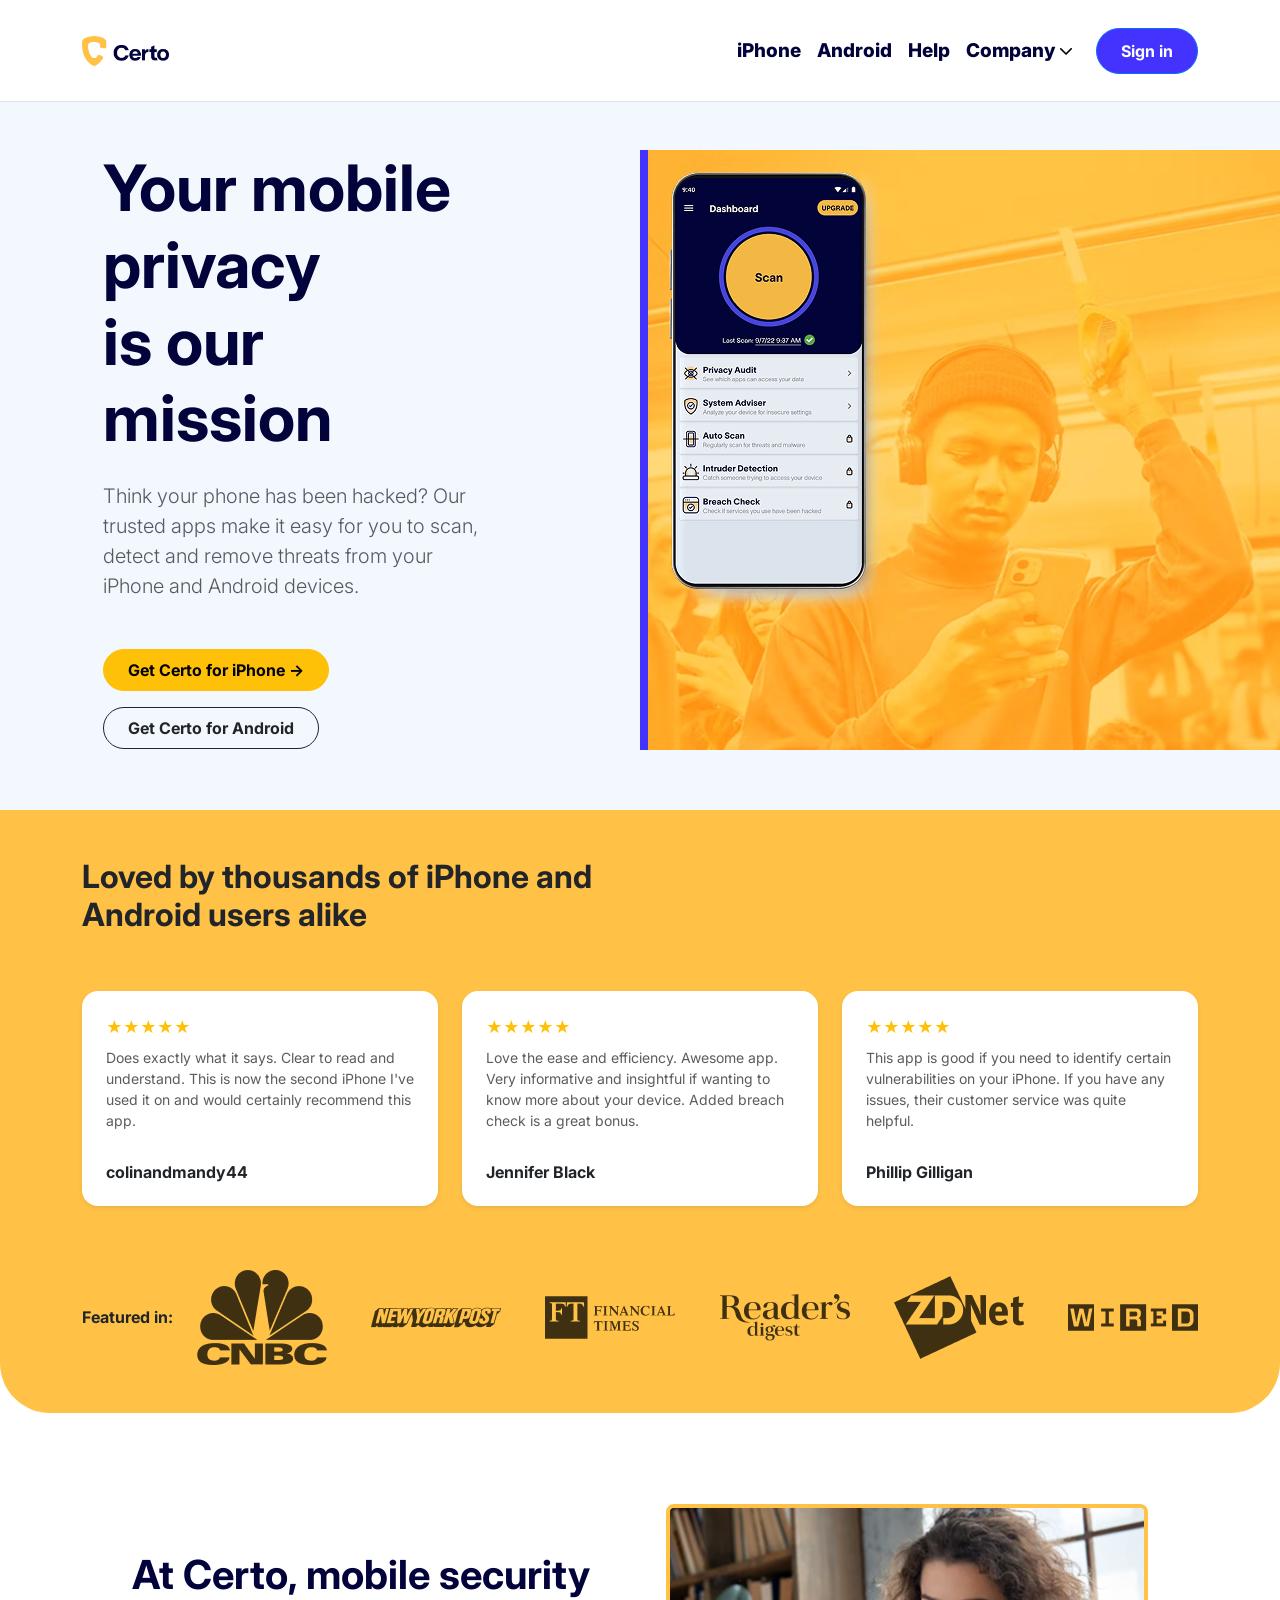
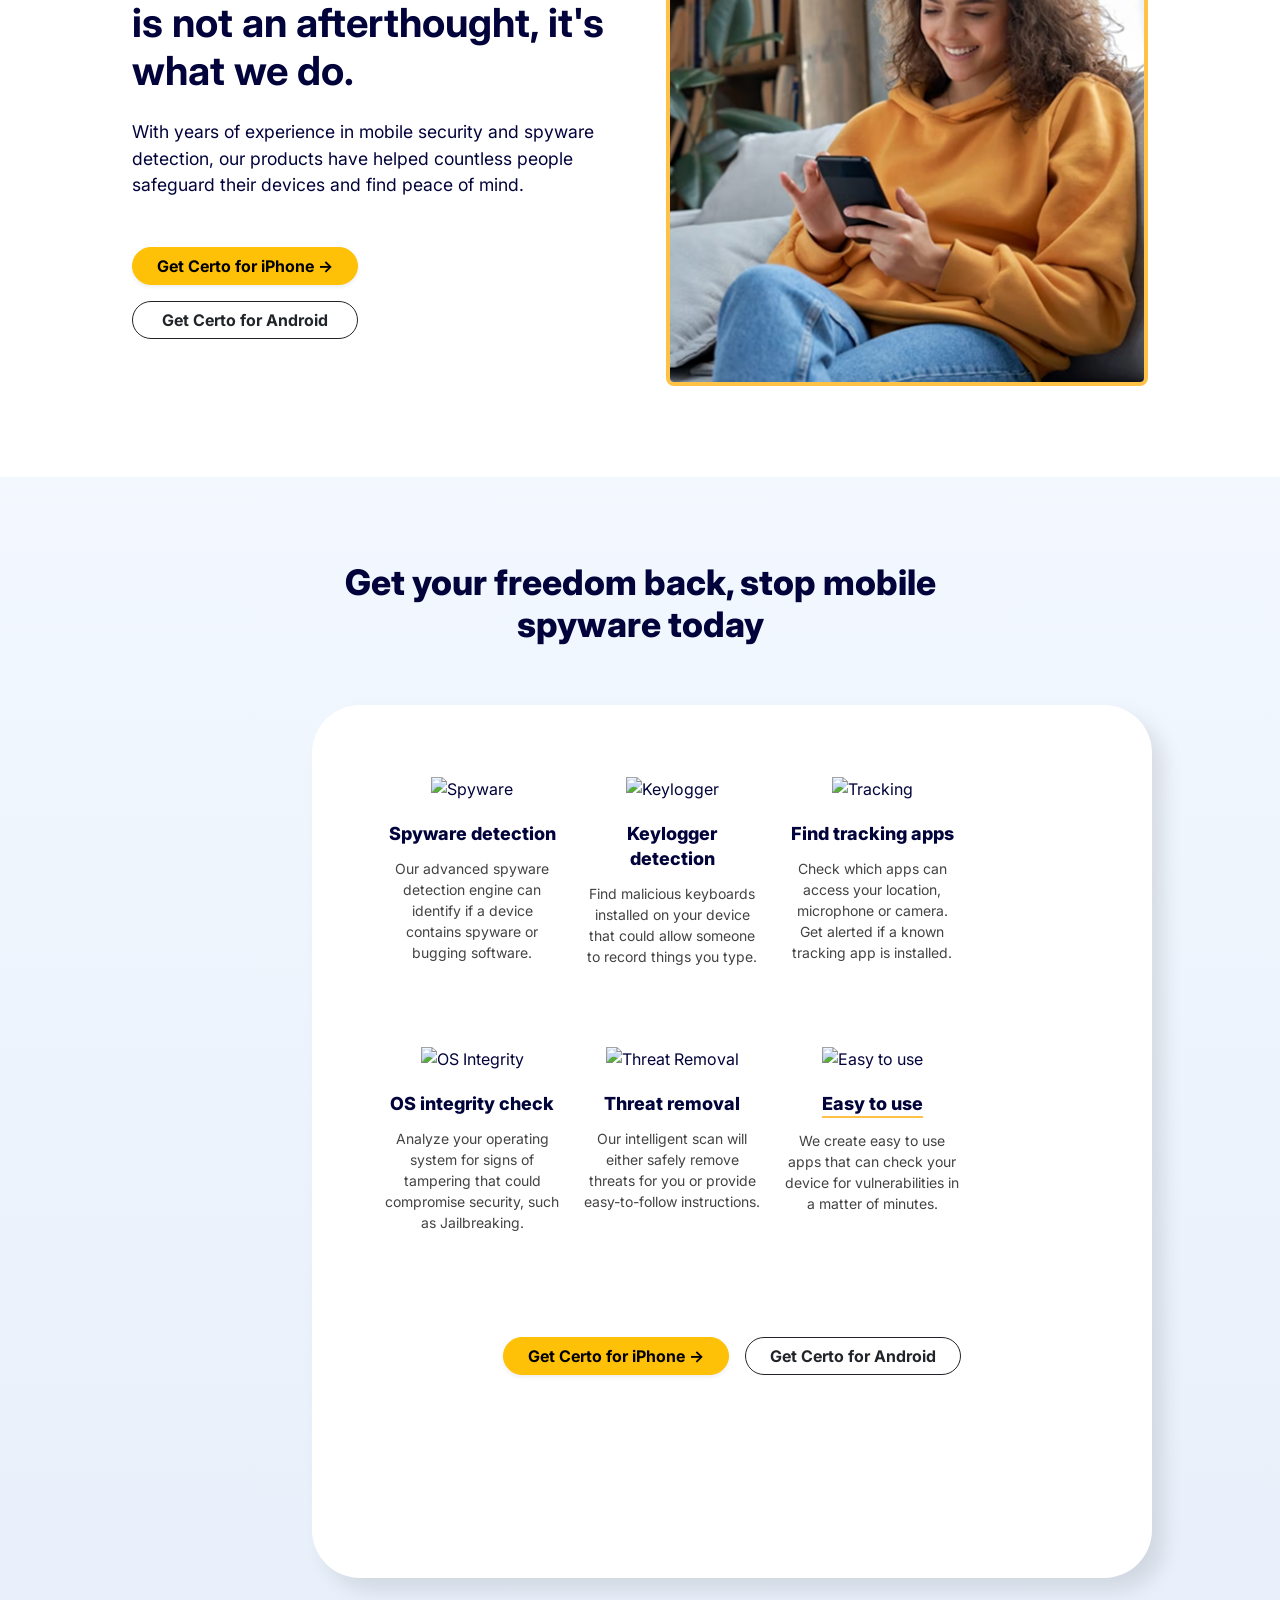
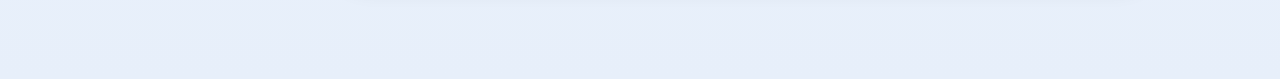
==== Certosoftwere/index.html @ 6861cc23 "Features section" ====
<!DOCTYPE html>
<html lang="en">
<head>
    <meta charset="UTF-8">
    <meta name="viewport" content="width=device-width, initial-scale=1.0">
    <title>Certo - Mobile Privacy</title>
    
    <!-- Google Font -->
    <link href="https://fonts.googleapis.com/css2?family=Inter:wght@400;700;800&display=swap" rel="stylesheet">
    
    <!-- Bootstrap 5 CDN -->
    <link href="https://cdn.jsdelivr.net/npm/bootstrap@5.3.0/dist/css/bootstrap.min.css" rel="stylesheet">
    
    <!-- Your Style CSS -->
    <link rel="stylesheet" href="style.css">
</head>
<body>

    <!-- NAVBAR START -->
    <header>
        <nav class="navbar navbar-expand-lg navbar-light bg-white border-bottom">
            <div class="container">
                <!-- Logo -->
                <a class="navbar-brand" href="#">
                    <img src="assets/images/logo.png" alt="Certo" height="30">
                </a>

                <button class="navbar-toggler" type="button" data-bs-toggle="collapse" data-bs-target="#menu-main">
                    <span class="navbar-toggler-icon"></span>
                </button>

                <!-- Menu items -->
                <div class="collapse navbar-collapse" id="menu-main">
                    <ul class="navbar-nav ms-auto align-items-center">
                        <li class="nav-item"><a class="nav-link" href="#">iPhone</a></li>
                        <li class="nav-item"><a class="nav-link" href="#">Android</a></li>
                        <li class="nav-item"><a class="nav-link" href="#">Help</a></li>
                        <li class="nav-item">
                            <a class="nav-link" href="#">
                                Company <img src="assets/images/dropdown.png">
                            </a>
                            <!-- Optional dropdown menu -->
                
                            
                        </li>
                        <li class="nav-item ms-lg-3">
                            <a class="btn btn-primary rounded-pill px-4" href="#">Sign in</a>
                        </li>
                    </ul>
                </div>
            </div>
        </nav>
    </header>
    <!-- NAVBAR END -->

    <main>
        <!-- HERO SECTION START -->
        <section class="hero-section">
            <div class="container-fluid p-0">
                <div class="row g-0 align-items-center">
                    
                    <!-- Left Side Text -->
                    <div class="col-lg-6 py-5 px-lg-5">
                        <div class="container">
                            <div class="col-xl-9 offset-xl-1">
                                <h1 class="display-3 fw-bold mb-4">Your mobile privacy <br> is our mission</h1>
                                <p class="lead mb-5 text-muted">Think your phone has been hacked? Our trusted apps make it easy for you to scan, detect and remove threats from your iPhone and Android devices.</p>
                                <div class="d-flex flex-wrap gap-3">
                                    <a href="#" class="btn btn-warning rounded-pill px-4 py-2 fw-bold">Get Certo for iPhone →</a>
                                    <a href="#" class="btn btn-outline-dark rounded-pill px-4 py-2 fw-bold">Get Certo for Android</a>
                                </div>
                            </div>
                        </div>
                    </div>

                    <!-- Right Side Visuals -->
                    <div class="col-lg-6 hero-visual-container">
                        <!-- Background Person -->
                        <div class="hero-bg-person"></div>
                        <!-- Phone Mockup -->
                        <img src="assets/images/android-dashboard-certo-2.png.png" class="phone-mockup-asset" alt="Dashboard">
                    </div>
                </div>
            </div>
            
        </section>
        <!-- HERO SECTION END -->
    </main>
<!-- TESTIMONIAL SECTION START -->
<section class="testimonial-section py-5">
    <div class="container">
        <!-- Heading -->
        <div class="row mb-5">
            <div class="col-md-6">
                <h2 class="fw-bold text-dark">Loved by thousands of iPhone and Android users alike</h2>
            </div>
        </div>

        <!-- Testimonial Cards Row -->
        <div class="row g-4 mb-5 flex-nowrap overflow-auto pb-3 custom-scrollbar">
            <!-- Card 1 -->
            <div class="col-md-4">
                <div class="card border-0 shadow-sm p-4 h-100 rounded-4">
                    <div class="text-warning mb-2">★★★★★</div>
                    <p class="card-text text-muted small">Does exactly what it says. Clear to read and understand. This is now the second iPhone I've used it on and would certainly recommend this app.</p>
                    <h6 class="fw-bold mt-3 mb-0">colinandmandy44</h6>
                </div>
            </div>
            <!-- Card 2 -->
            <div class="col-md-4">
                <div class="card border-0 shadow-sm p-4 h-100 rounded-4">
                    <div class="text-warning mb-2">★★★★★</div>
                    <p class="card-text text-muted small">Love the ease and efficiency. Awesome app. Very informative and insightful if wanting to know more about your device. Added breach check is a great bonus.</p>
                    <h6 class="fw-bold mt-3 mb-0">Jennifer Black</h6>
                </div>
            </div>
            <!-- Card 3 -->
            <div class="col-md-4">
                <div class="card border-0 shadow-sm p-4 h-100 rounded-4">
                    <div class="text-warning mb-2">★★★★★</div>
                    <p class="card-text text-muted small">This app is good if you need to identify certain vulnerabilities on your iPhone. If you have any issues, their customer service was quite helpful.</p>
                    <h6 class="fw-bold mt-3 mb-0">Phillip Gilligan</h6>
                </div>
            </div>
        </div>

        <!-- Featured In Logos -->
        <div class="row align-items-center mt-5">
            <div class="col-12 text-center text-lg-start d-lg-flex align-items-center gap-4">
                <span class="fw-bold text-dark text-nowrap">Featured in:</span>
                <div class="d-flex flex-wrap justify-content-center justify-content-lg-between w-100 mt-3 mt-lg-0 opacity-75">
                    <img src="assets/images/cnbc-blue-2.svg.png" alt="NBC" class="brand-logo">
                    <img src="assets/images/new-york-post-blue-2.svg.png" alt="Mashable" class="brand-logo">
                    <img src="assets/images/financial-times-blue-2.svg.png" alt="Financial Times" class="brand-logo">
                    <img src="assets/images/readers-digest-blue-2.svg.png" alt="Reader's Digest" class="brand-logo">
                    <img src="assets/images/zd-net-blue-2.svg.png" alt="ZDNet" class="brand-logo">
                    <img src="assets/images/wired-blue-2.svg.png" alt="WIRED" class="brand-logo">
                </div>
            </div>
        </div>
    </div>
</section>
    <!-- ABOUT SECTION -->
<section class="about-certo-section">
    <div class="container-custom">
        <div class="row align-items-center g-0">
            <!-- Left Text Column -->
            <div class="col-lg-6 about-text-content">
                <h2 class="fw-bold mb-4">At Certo, mobile security <br> is not an afterthought, it's <br> what we do.</h2>
                <p class="mb-5">With years of experience in mobile security and spyware detection, our products have helped countless people safeguard their devices and find peace of mind.</p>
                
                <div class="d-flex flex-column gap-3 w-fit-content">
                    <a href="#" class="btn btn-warning rounded-pill px-4 fw-bold shadow-sm">Get Certo for iPhone →</a>
                    <a href="#" class="btn btn-outline-dark rounded-pill px-4 fw-bold">Get Certo for Android</a>
                </div>
            </div>

            <!-- Right Image Column -->
            <div class="col-lg-6 d-flex justify-content-end">
                <div class="about-image-wrapper">
                    <img src="assets/images/AdobeStock_350132639-scaled-2.jpeg.png" alt="Person using phone" class="about-hero-img">
                </div>
            </div>
        </div>
    </div>
</section>
<!-- FEATURES SECTION -->
<section class="freedom-section">
    <div class="container">
        <h2 class="section-title text-center">Get your freedom back, stop mobile <br> spyware today</h2>
        
        <div class="features-card mx-auto">
            <div class="row g-4">
                <!-- Row 1 -->
                <div class="col-md-4 feature-item">
                    <img src="spyware-icon.png" alt="Spyware" class="feature-icon">
                    <h3>Spyware detection</h3>
                    <p>Our advanced spyware detection engine can identify if a device contains spyware or bugging software.</p>
                </div>
                <div class="col-md-4 feature-item">
                    <img src="keylogger-icon.png" alt="Keylogger" class="feature-icon">
                    <h3>Keylogger detection</h3>
                    <p>Find malicious keyboards installed on your device that could allow someone to record things you type.</p>
                </div>
                <div class="col-md-4 feature-item">
                    <img src="tracking-icon.png" alt="Tracking" class="feature-icon">
                    <h3>Find tracking apps</h3>
                    <p>Check which apps can access your location, microphone or camera. Get alerted if a known tracking app is installed.</p>
                </div>
                <!-- Row 2 -->
                <div class="col-md-4 feature-item">
                    <img src="os-icon.png" alt="OS Integrity" class="feature-icon">
                    <h3>OS integrity check</h3>
                    <p>Analyze your operating system for signs of tampering that could compromise security, such as Jailbreaking.</p>
                </div>
                <div class="col-md-4 feature-item">
                    <img src="threat-icon.png" alt="Threat Removal" class="feature-icon">
                    <h3>Threat removal</h3>
                    <p>Our intelligent scan will either safely remove threats for you or provide easy-to-follow instructions.</p>
                </div>
                <div class="col-md-4 feature-item">
                    <img src="easy-icon.png" alt="Easy to use" class="feature-icon">
                    <h3 class="active-text">Easy to use</h3>
                    <p>We create easy to use apps that can check your device for vulnerabilities in a matter of minutes.</p>
                </div>
            </div>

            <!-- Action Buttons inside the card -->
            <div class="d-flex justify-content-center gap-3 mt-5">
                <a href="#" class="btn btn-warning rounded-pill px-4 fw-bold shadow-sm">Get Certo for iPhone →</a>
                <a href="#" class="btn btn-outline-dark rounded-pill px-4 fw-bold">Get Certo for Android</a>
            </div>
        </div>
    </div>
</section><!-- Bootstrap JS -->
    <script src="https://cdn.jsdelivr.net/npm/bootstrap@5.3.0/dist/js/bootstrap.bundle.min.js"></script>
</body>
</html>
---- Certosoftwere/style.css ----
/* style.css */

/* 1. Variables at the top as requested by your sir */
:root {
    --primary-blue: #02033B;    /* Exact Hex from image_6.png */
    --accent-btn: #4433FF;      /* The Sign-in button color */
    --nav-font: 'Inter', sans-serif; /* Font from image_6.png */
}

/* 2. Global Styles */
body {
    font-family: var(--nav-font);
    color: var(--primary-blue);
}

/* 3. Navbar Styles from image_6.png and image_10.png */
.navbar {
    min-height: 102px; /* Height from image_10.png */
}

.nav-link {
    font-size: 19px;          /* From Typography section in image_6.png */
    font-weight: 800;         /* "Extra Bold" from image_6.png */
    line-height: 25px;        /* From image_6.png */
    color: var(--primary-blue) !important;
}
.hero-section {
    position: relative;
    overflow: hidden; /* This is vital so the ellipse doesn't cause horizontal scrolling */
    background-color: #F3F8FF;
    min-height: 708px;
}

.ellipse-2 {
    position: absolute;
    /* Dimensions from your Figma properties */
    width: 1770px;
    height: 1770px;
    
    /* Radial Gradient from white to light blue/grey */
    background: radial-gradient(circle, #FFFFFF 0%, #E7EFFA 100%);
    
    /* Position it to create that specific curve across the screen */
    top: -450px;
    left: -700px; 
    
    border-radius: 50%;
    z-index: 1; /* Lowest layer */
    pointer-events: none; /* Crucial: allows clicking on buttons 'through' the ellipse */
}

/* Ensure your content is on a higher layer */
.hero-content-container {
    position: relative;
    z-index: 5; /* This pulls the text and buttons in front of the ellipse */
}
/* 4. Button Styles */
.btn-primary {
    background-color: var(--accent-btn);
    border-radius: 50px;      /* To make it rounded-pill */
    padding: 10px 25px;
    font-weight: 700;
}
.hero-visual-container {
    min-height: 600px;
    position: relative;
    overflow: hidden;
    background-image: url('assets/images/home-header-2.png.png');
    background-size: cover;
    background-position: center;
    border-left: 8px solid #4433FF;
}

/* Positioning the Phone */
.phone-left-corner {
    position: absolute;
    top: 15%;
    left: 10%;
    max-height: 520px;
    z-index: 5;
    filter: drop-shadow(0 20px 40px rgba(0,0,0,0.2));
}
.testimonial-section {
    background-color: #FFC247; /* Certo Yellow from image_4.png */
    border-radius: 0 0 50px 50px; /* Optional: adds a curve to the bottom of the section */
}

.testimonial-section .card {
    transition: transform 0.3s ease;
}

.testimonial-section .card:hover {
    transform: translateY(-5px);
}

.brand-logo {
    width: 130px;
    height: 95px;
    filter: brightness(0); /* Makes logos look black/dark like the design */
    object-fit: contain;
}

/* Custom scrollbar for mobile horizontal scrolling */
.custom-scrollbar::-webkit-scrollbar {
    height: 4px;
}
.custom-scrollbar::-webkit-scrollbar-thumb {
    background: rgba(0,0,0,0.1);
    border-radius: 10px;
}
.about-certo-section {
    width: 100%;
    min-height: 664px; /* From image_22.png */
    background-color: #FFFFFF;
    display: flex;
    align-items: center;
    /* Adding the specific padding from Figma */
    padding: 84px 132px; 
}

.container-custom {
    max-width: 1176px; /* From image_23.png: Width Hug 1,176px */
    margin: 0 auto;
    width: 100%;
}

.about-text-content h2 {
    color: #02033B;
    font-size: 2.5rem;
    line-height: 1.2;
}

.about-text-content p {
    color: #02033B;
    font-size: 1.1rem;
    max-width: 480px;
}

/* Image styling from image_24.png */
.about-image-wrapper {
    width: 482.03px;
    height: 482.03px;
    border: 4px solid #FFC247; /* The yellow border in Figma */
    position: relative;
    overflow: hidden;
    border-radius: 8px; /* Optional: adds slight smoothness */
}

.about-hero-img {
    width: 100%;
    height: 100%;
    object-fit: cover;
}

.w-fit-content {
    width: fit-content;
}
.freedom-section {
    width: 100%;
    min-height: 1202.5px; /* From image_22.png height */
    padding: 84px 300px;  /* From image_22.png padding specs */
    /* Linear Gradient from image_22.png: #F3F8FF to #E7EFFA */
    background: linear-gradient(180deg, #F3F8FF 0%, #E7EFFA 100%);
}

.section-title {
    color: #02033B;
    font-size: 2.2rem;
    font-weight: 800;
    margin-bottom: 60px;
}

.features-card {
    width: 840px;           /* From image_23.png */
    min-height: 872.5px;    /* From image_24.png */
    background: #FFFFFF;
    border-radius: 48px;    /* From image_24.png radius */
    padding: 72px;          /* From image_25.png */
    /* Drop Shadow from image_24.png: X:12, Y:12, Blur:20, 10% Opacity */
    box-shadow: 12px 12px 20px rgba(0, 0, 0, 0.1);
}

.feature-item {
    width: 200px;           /* From image_26.png */
    text-align: center;
    margin-bottom: 40px;
}

.feature-icon {
    width: 40px;
    height: 40px;
    margin-bottom: 20px;
}

.feature-item h3 {
    font-family: 'Inter', sans-serif;
    font-size: 18px;        /* From image_27.png */
    font-weight: 800;       /* Extra Bold */
    color: #02033B;
    line-height: 25px;
    margin-bottom: 12px;
}

.feature-item p {
    font-size: 14px;
    color: #434343;
    line-height: 1.5;
}

/* Specific styling for the 'Easy to use' header highlight in Figma */
.active-text {
    color: #02033B;
    border-bottom: 2px solid #FFC247; /* Optional visual cue for the selection in Figma */
    display: inline-block;
}
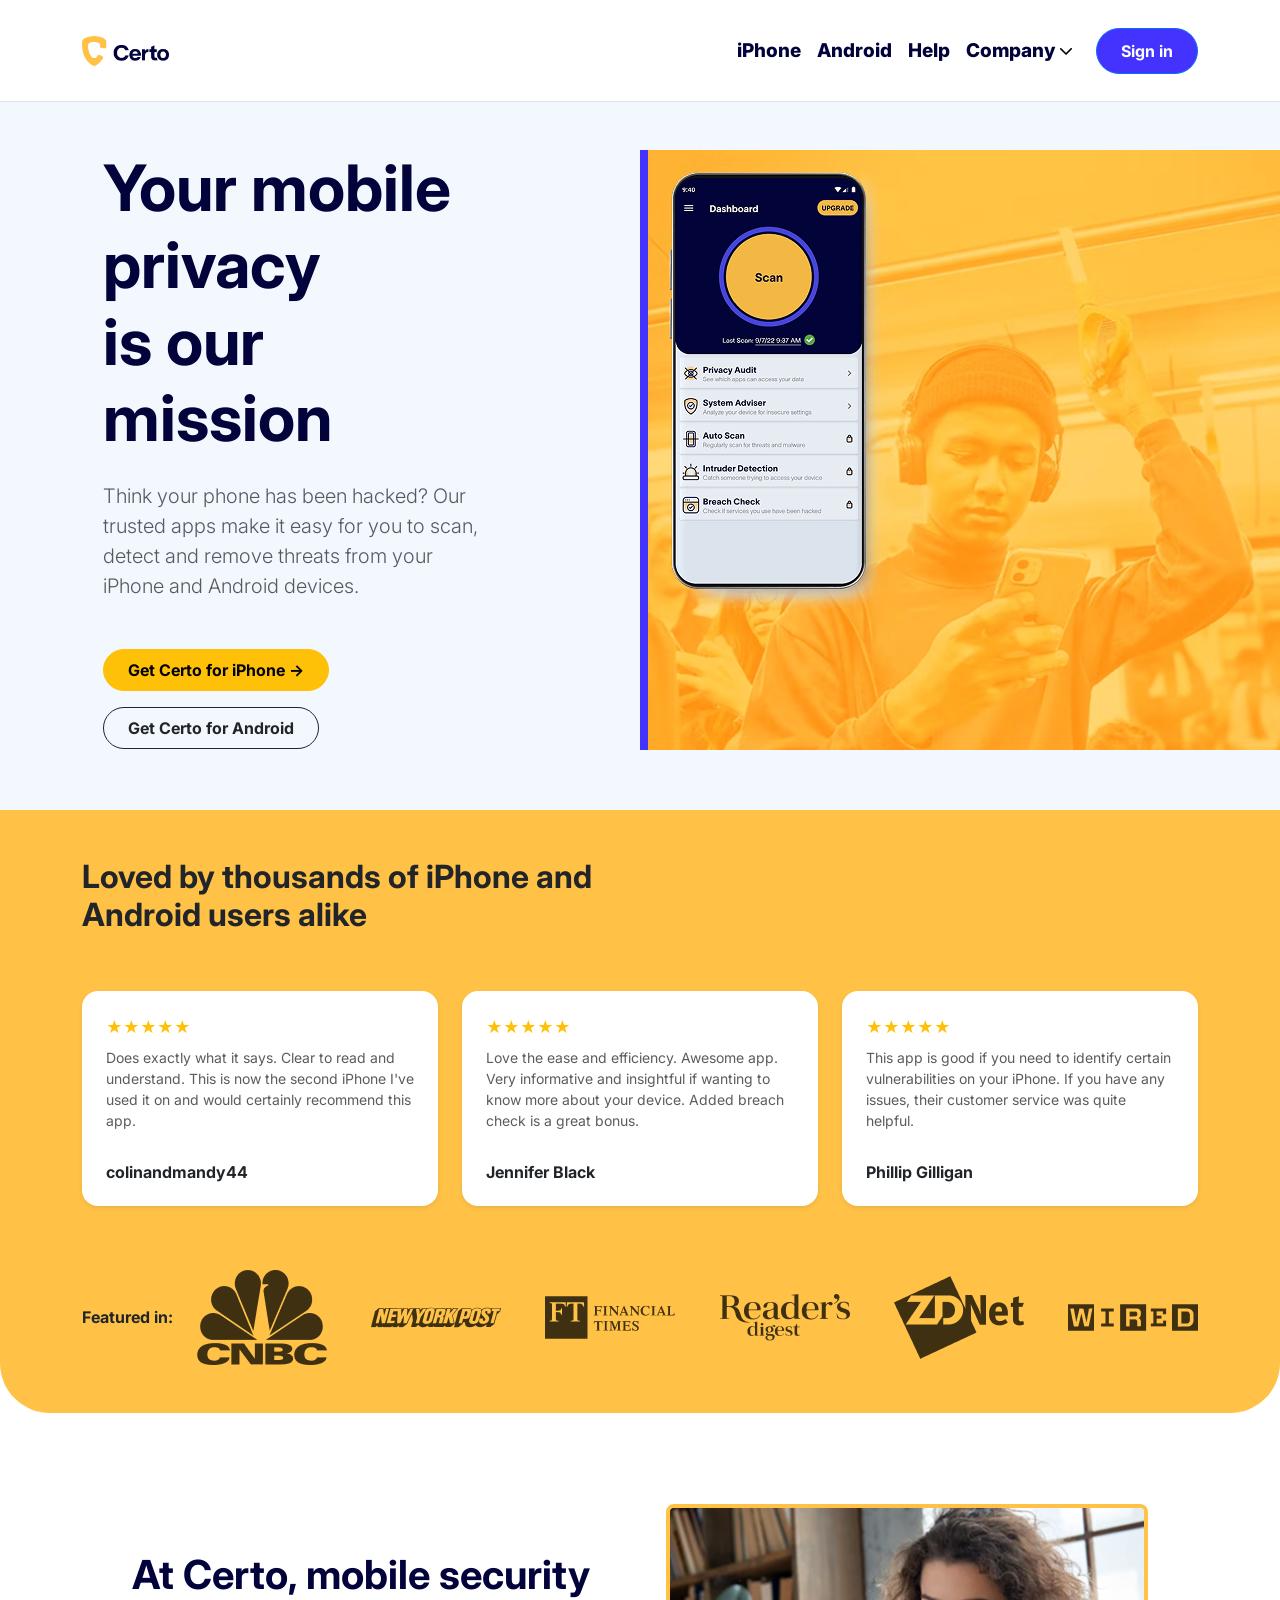
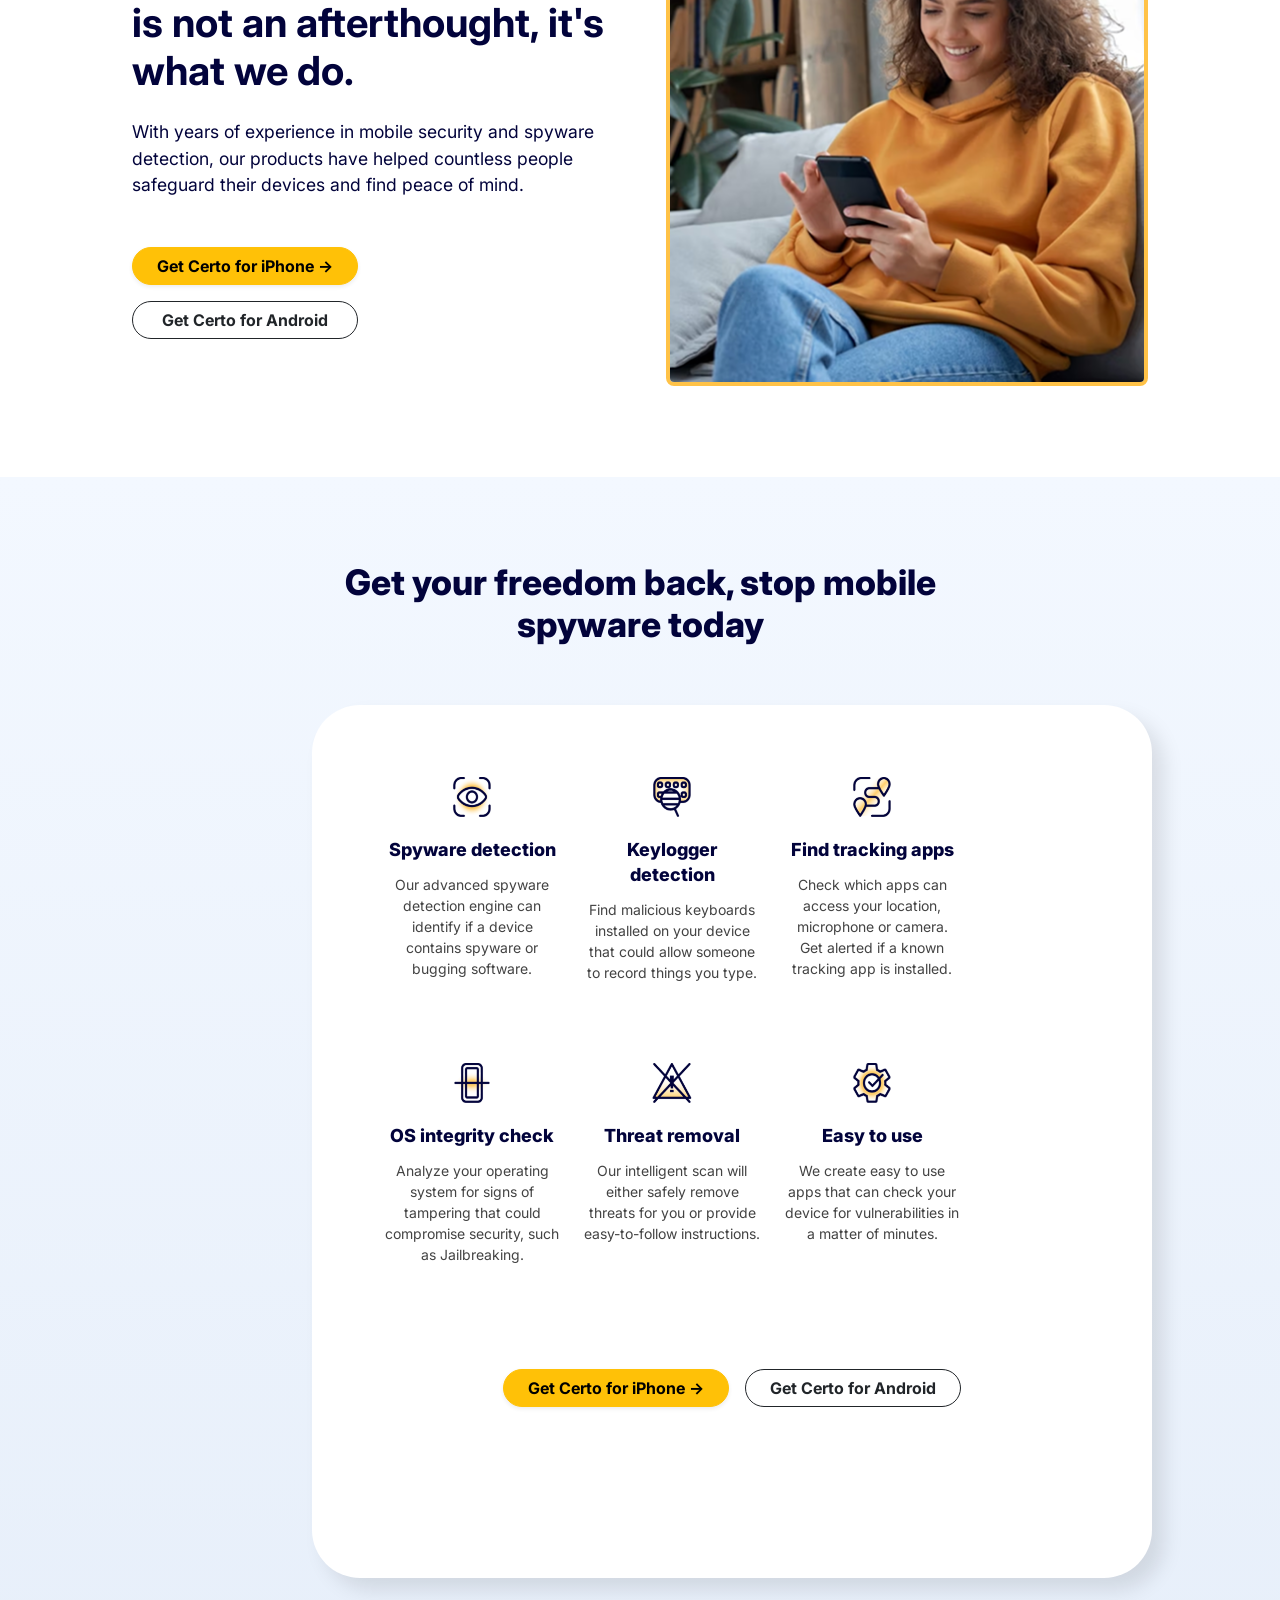
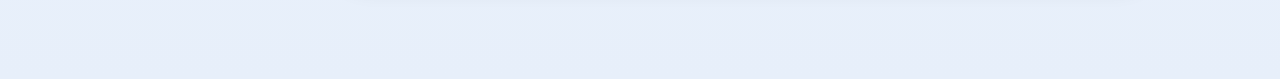
==== commit 1998f3aa: "Add images to Features Section" ====
--- a/Certosoftwere/index.html
+++ b/Certosoftwere/index.html
@@ -173,34 +173,34 @@
             <div class="row g-4">
                 <!-- Row 1 -->
                 <div class="col-md-4 feature-item">
-                    <img src="spyware-icon.png" alt="Spyware" class="feature-icon">
+                    <img src="assets/images/spyware-detection-loading.png.png" alt="Spyware" class="feature-icon">
                     <h3>Spyware detection</h3>
                     <p>Our advanced spyware detection engine can identify if a device contains spyware or bugging software.</p>
                 </div>
                 <div class="col-md-4 feature-item">
-                    <img src="keylogger-icon.png" alt="Keylogger" class="feature-icon">
+                    <img src="assets/images/keylogger-detection-loading.png.png" alt="Keylogger" class="feature-icon">
                     <h3>Keylogger detection</h3>
                     <p>Find malicious keyboards installed on your device that could allow someone to record things you type.</p>
                 </div>
                 <div class="col-md-4 feature-item">
-                    <img src="tracking-icon.png" alt="Tracking" class="feature-icon">
+                    <img src="assets/images/find-tracking-apps-loading.png.png" alt="Tracking" class="feature-icon">
                     <h3>Find tracking apps</h3>
                     <p>Check which apps can access your location, microphone or camera. Get alerted if a known tracking app is installed.</p>
                 </div>
                 <!-- Row 2 -->
                 <div class="col-md-4 feature-item">
-                    <img src="os-icon.png" alt="OS Integrity" class="feature-icon">
+                    <img src="assets/images/os-integrity-check-loading.png.png" alt="OS Integrity" class="feature-icon">
                     <h3>OS integrity check</h3>
                     <p>Analyze your operating system for signs of tampering that could compromise security, such as Jailbreaking.</p>
                 </div>
                 <div class="col-md-4 feature-item">
-                    <img src="threat-icon.png" alt="Threat Removal" class="feature-icon">
+                    <img src="assets/images/threat-removal-loading.png.png" alt="Threat Removal" class="feature-icon">
                     <h3>Threat removal</h3>
                     <p>Our intelligent scan will either safely remove threats for you or provide easy-to-follow instructions.</p>
                 </div>
                 <div class="col-md-4 feature-item">
-                    <img src="easy-icon.png" alt="Easy to use" class="feature-icon">
-                    <h3 class="active-text">Easy to use</h3>
+                    <img src="assets/images/easy-to-use-loading.png.png" alt="Easy to use" class="feature-icon">
+                    <h3 >Easy to use</h3>
                     <p>We create easy to use apps that can check your device for vulnerabilities in a matter of minutes.</p>
                 </div>
             </div>
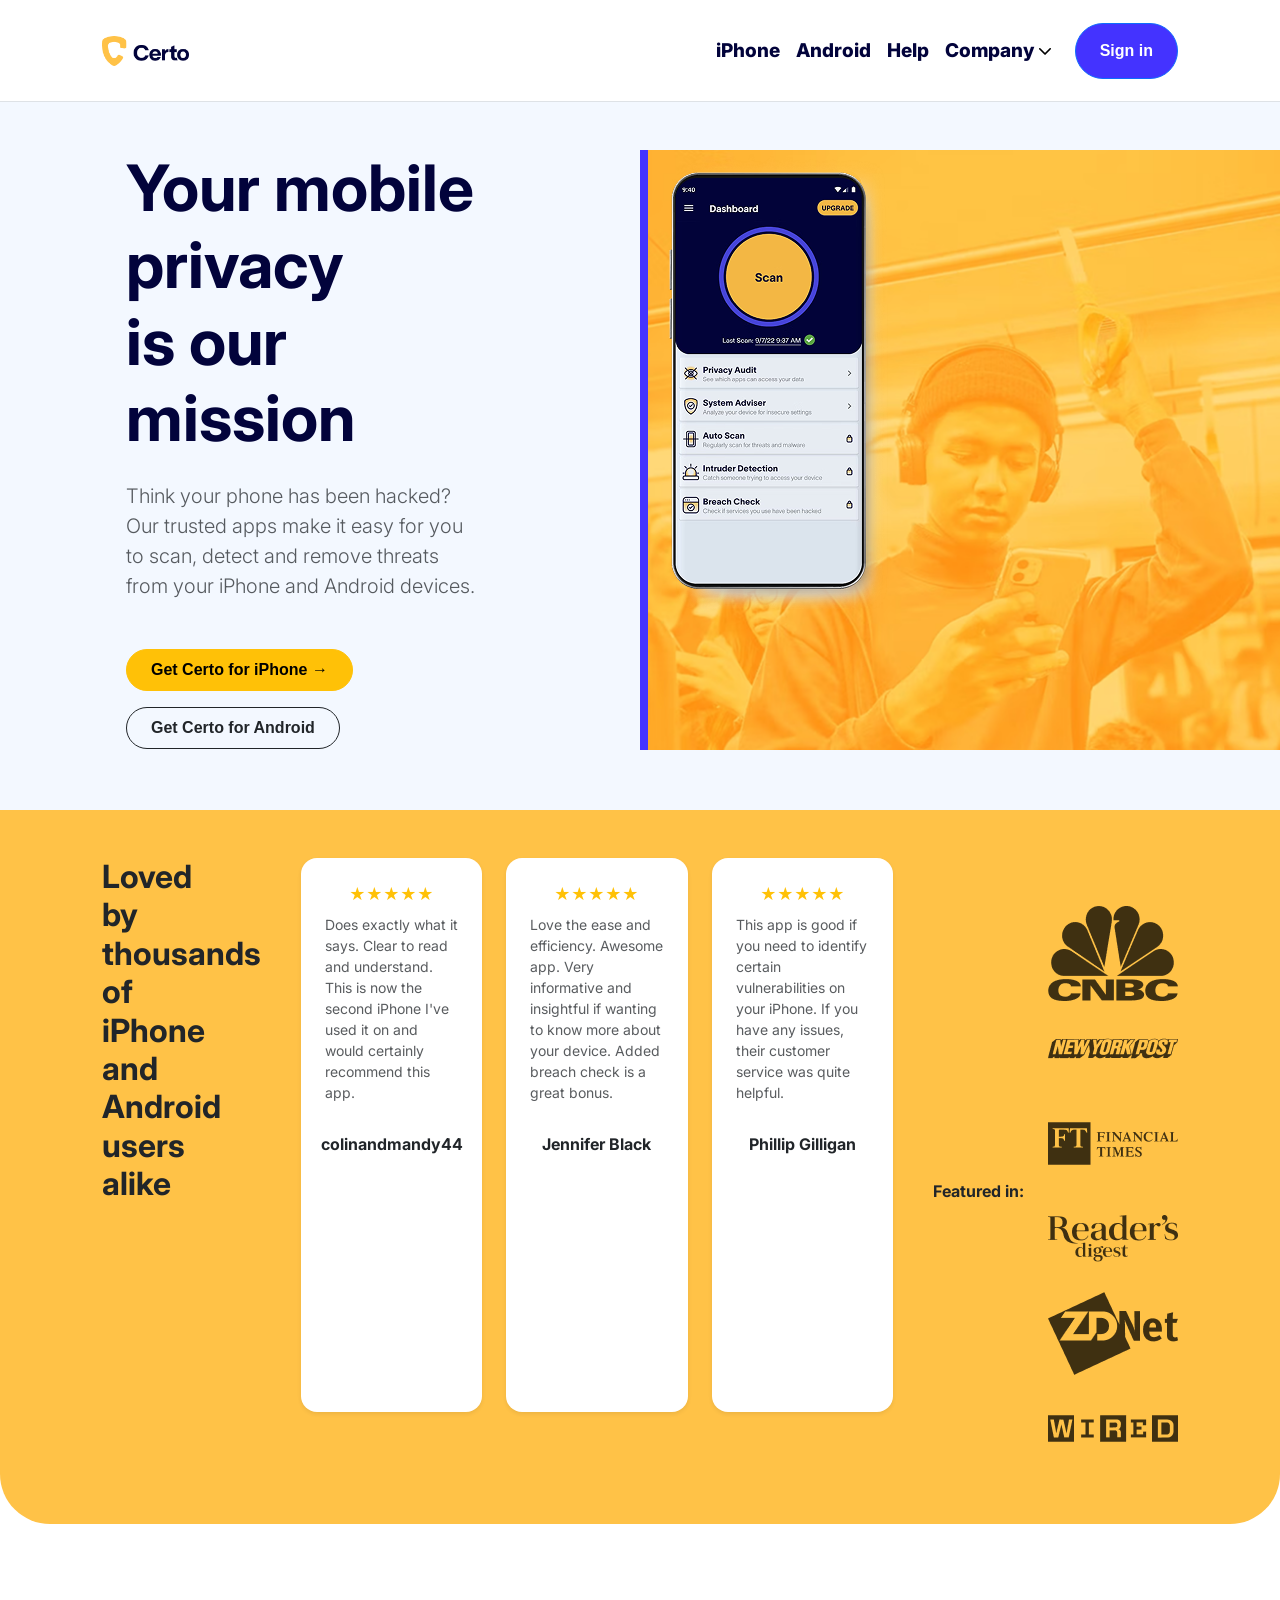
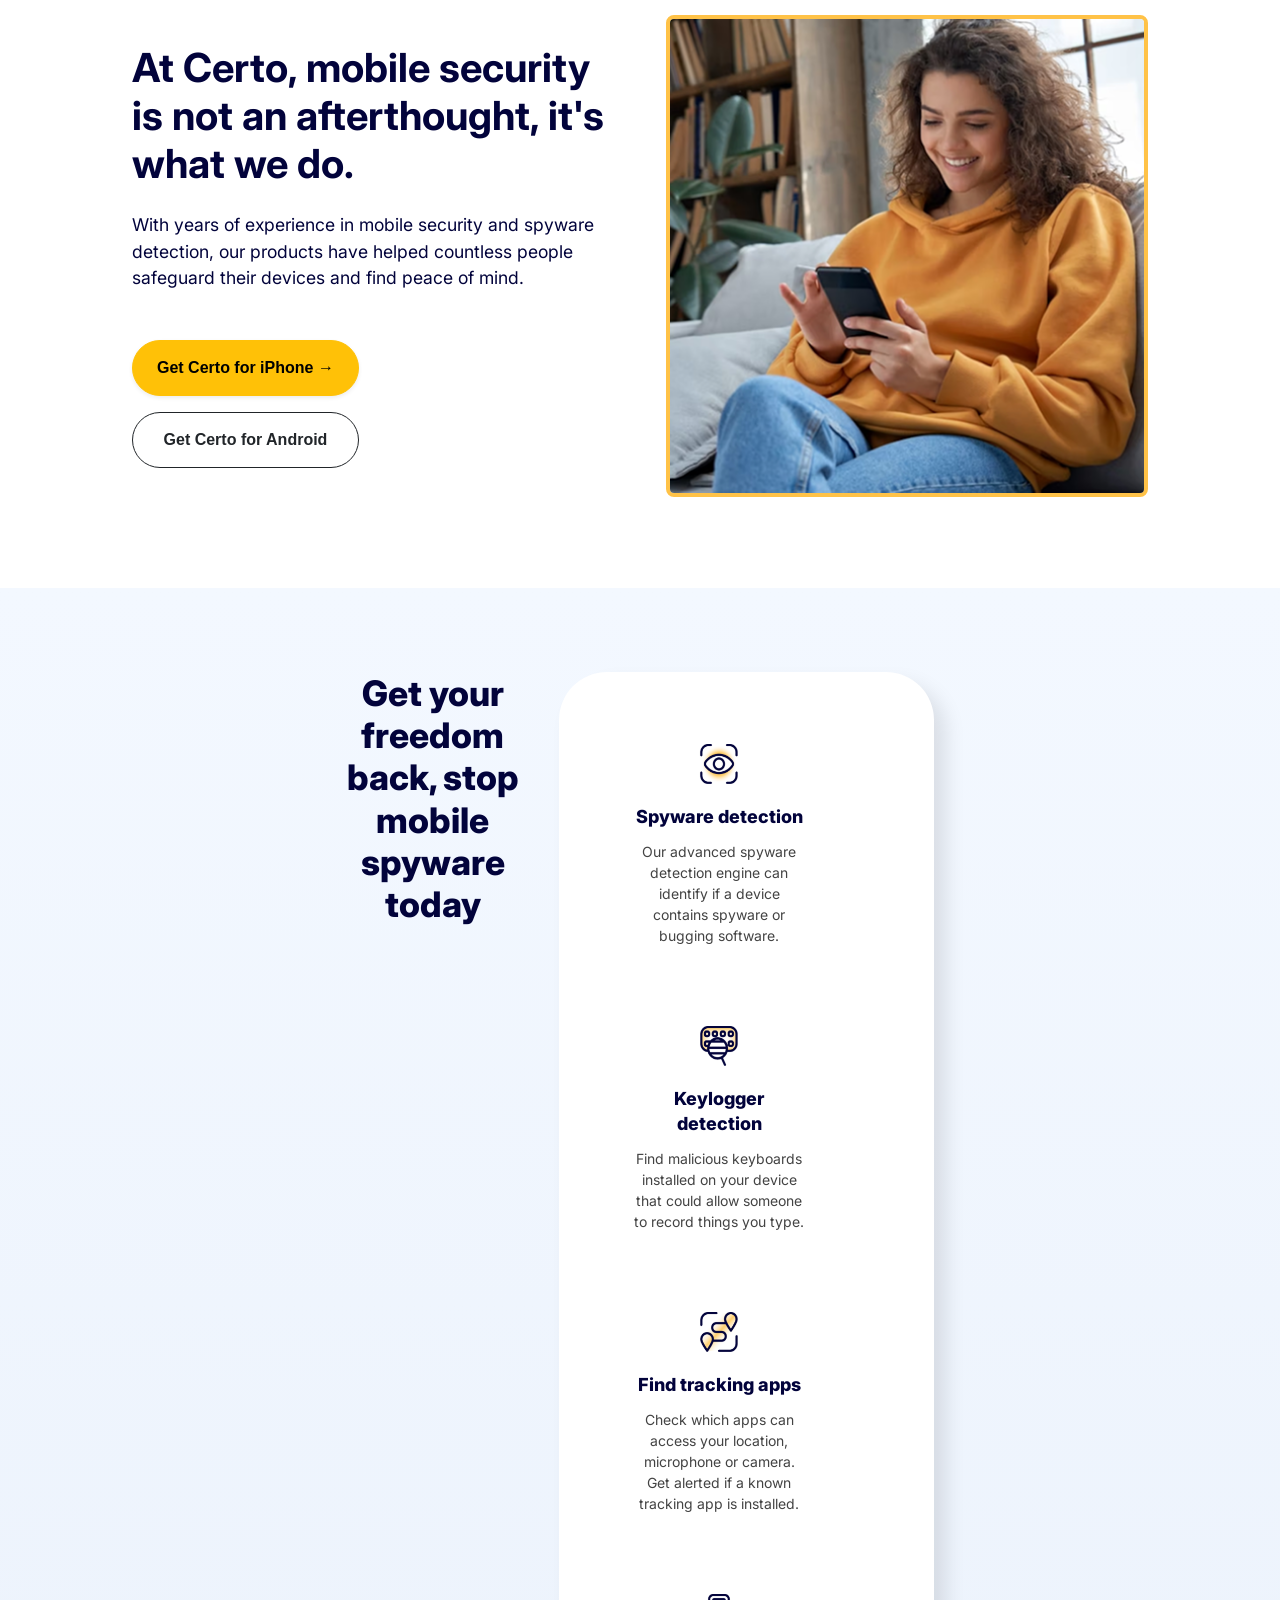
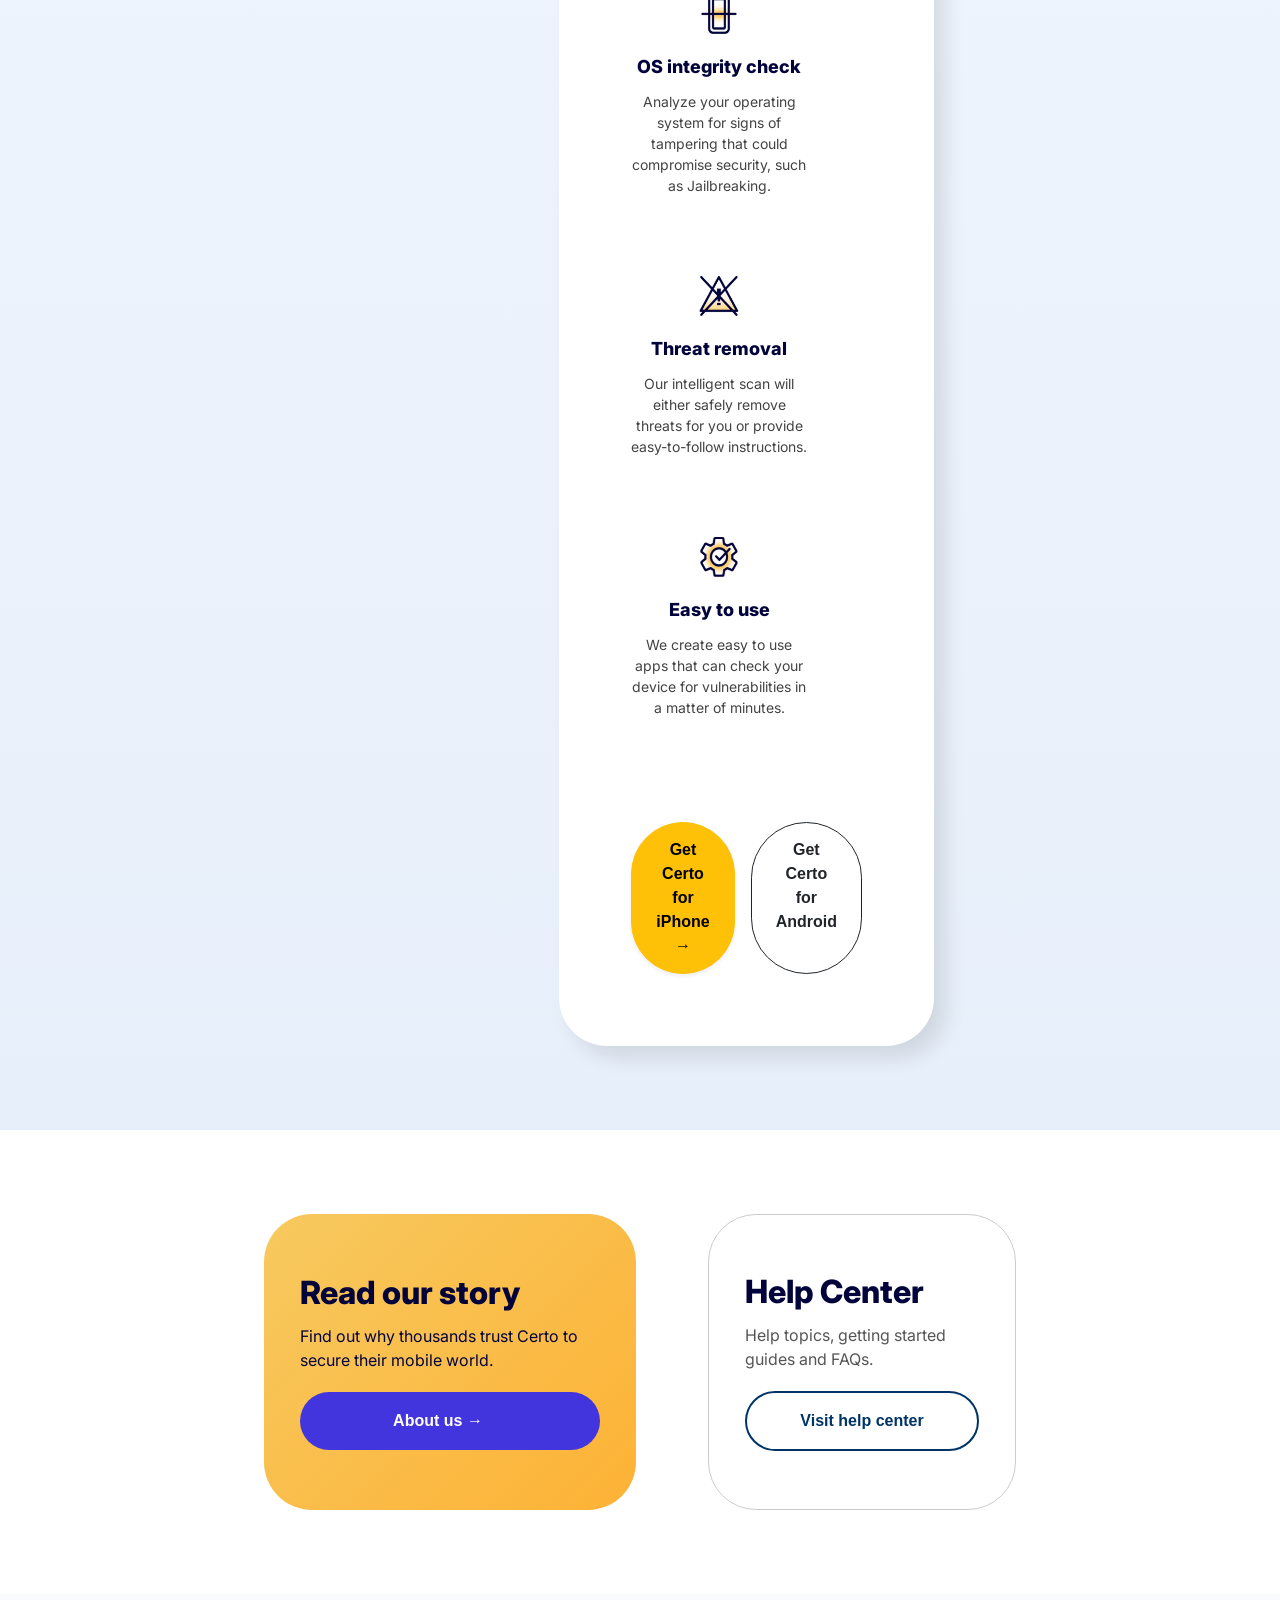
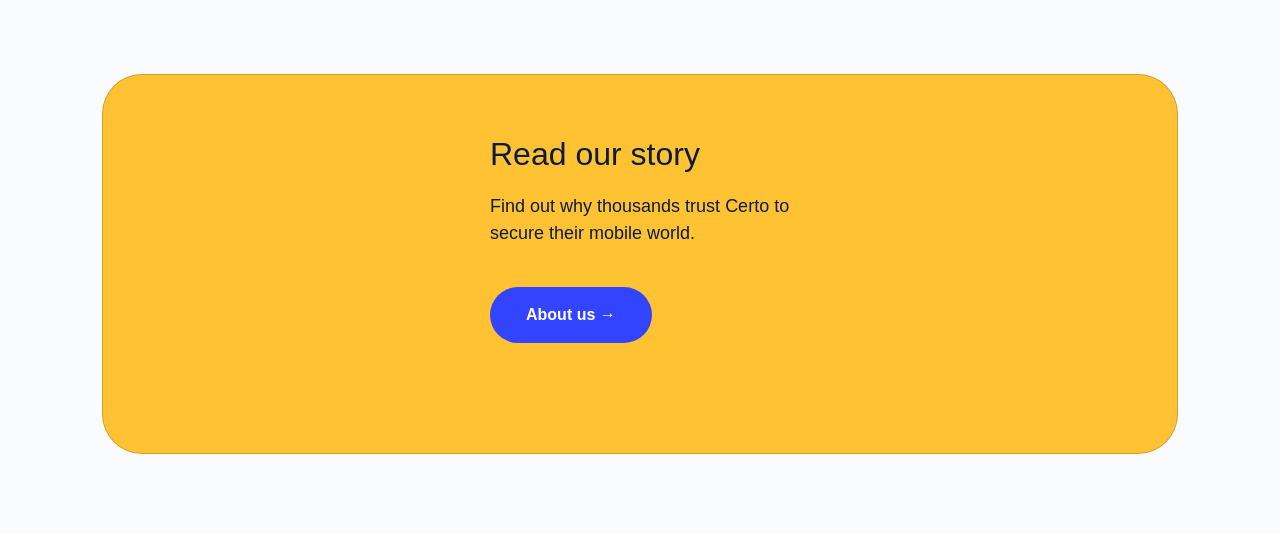
==== commit 719011e0: "Card design" ====
--- a/Certosoftwere/index.html
+++ b/Certosoftwere/index.html
@@ -212,6 +212,38 @@
             </div>
         </div>
     </div>
+</section>
+<div class="section-wrapper">
+  <!-- Left Yellow Gradient Box -->
+  <div class="story-box">
+    <h2>Read our story</h2>
+    <p>Find out why thousands trust Certo to secure their mobile world.</p>
+    <a href="#" class="btn">About us →</a>
+  </div>
+
+  <!-- Right White Help Box -->
+  <div class="help-box">
+    <h2>Help Center</h2>
+    <p>Help topics, getting started guides and FAQs.</p>
+    <a href="#" class="btn">Visit help center</a>
+  </div>
+</div>
+<section class="info-section">
+  <div class="container">
+    
+    <!-- Card 1: Read our story -->
+    <div class="card yellow-card">
+      <div class="card-content">
+        <h2>Read our story</h2>
+        <p>Find out why thousands trust Certo to secure their mobile world.</p>
+        <a href="#" class="btn btn-blue">About us &rarr;</a>
+      </div>
+    </div>
+
+   
+   
+    
+  </div>
 </section><!-- Bootstrap JS -->
     <script src="https://cdn.jsdelivr.net/npm/bootstrap@5.3.0/dist/js/bootstrap.bundle.min.js"></script>
 </body>
--- a/Certosoftwere/style.css
+++ b/Certosoftwere/style.css
@@ -197,6 +197,7 @@
     font-size: 18px;        /* From image_27.png */
     font-weight: 800;       /* Extra Bold */
     color: #02033B;
+    text-align: center;
     line-height: 25px;
     margin-bottom: 12px;
 }
@@ -204,6 +205,7 @@
 .feature-item p {
     font-size: 14px;
     color: #434343;
+    text-align: center;
     line-height: 1.5;
 }
 
@@ -212,4 +214,156 @@
     color: #02033B;
     border-bottom: 2px solid #FFC247; /* Optional visual cue for the selection in Figma */
     display: inline-block;
+}
+.section-wrapper {
+  display: flex;
+  justify-content: center;
+  align-items: stretch;
+  gap: 72px;
+  padding: 84px 264px;
+  background-color: #fff;
+  max-width: 1440px;
+  margin: 0 auto;
+}
+
+.story-box {
+  flex: 1;
+  max-width: 912px;
+  height: 296px;
+  border-radius: 48px;
+  background: linear-gradient(135deg, #F7C95F, #FDB235);
+  color: #02033B;
+  padding: 36px;
+  
+  display: flex;
+  flex-direction: column;
+  justify-content: center;
+}
+
+.story-box h2 {
+  font-weight: 800;
+  margin-bottom: 12px;
+}
+
+.story-box p {
+  margin-bottom: 20px;
+}
+
+.story-box .btn {
+  background-color: #4335DE;
+  color: #fff;
+  font-weight: 132.67px;
+  border-radius: 50px;
+  padding: 16px 44px 16px 20px;
+}
+
+.help-box {
+  flex: 1;
+  max-width: 308px;
+  height: 296px;
+  border-radius: 48px;
+  background-color: #fff;
+  border: 1px solid #ccc;
+  padding: 36px;
+  display: flex;
+  flex-direction: column;
+  justify-content: center;
+}
+
+.help-box h2 {
+  font-weight: 800;
+  margin-bottom: 12px;
+  color: #02033B;
+}
+
+.help-box p {
+  margin-bottom: 20px;
+  color: #555;
+}
+
+.help-box .btn {
+  border: 2px solid #003366;
+  color: #003366;
+  font-weight: 132.67px;
+  border-radius: 50px;
+  padding: 16px 44px 16px;
+  background-color: transparent;
+}
+
+/* Layout Container */
+.info-section {
+  width: 100%;
+  padding: 80px 0; /* Vertical padding for the section */
+  display: flex;
+  justify-content: center;
+  background-color: #f9fbff; /* Light bluish background */
+}
+
+.container {
+  display: flex;
+  gap: 40px; /* Space between the two cards */
+  max-width: 1100px;
+  width: 90%;
+}
+
+/* Base Card Styling */
+.card {
+  flex: 1; /* Makes both cards equal width */
+  min-height: 380px; /* Estimated height */
+  border-radius: 40px; /* Smooth rounded corners */
+  display: flex;
+  align-items: center; /* Center content vertically */
+  padding: 60px; /* Internal padding of the card */
+  box-sizing: border-box;
+}
+
+/* Specific Card Colors */
+.yellow-card {
+  background-color: #ffc233; /* The golden/yellow color */
+}
+
+.light-card {
+  background-color: transparent; /* Assuming it blends with section or is very light */
+}
+
+/* Typography */
+.card-content h2 {
+  font-family: sans-serif;
+  font-size: 32px;
+  margin-bottom: 20px;
+  color: #0d1b3e;
+}
+
+.card-content p {
+  font-family: sans-serif;
+  font-size: 18px;
+  line-height: 1.5;
+  margin-bottom: 40px;
+  color: #0d1b3e;
+  max-width: 300px;
+}
+
+/* Buttons */
+.btn {
+  display: inline-block;
+  padding: 15px 35px;
+  border-radius: 50px;
+  text-decoration: none;
+  font-weight: bold;
+  font-family: sans-serif;
+  transition: 0.3s;
+}
+
+.btn-blue {
+  background-color: #3344ff;
+  color: white;
+}
+
+.btn-outline {
+  border: 2px solid #0d1b3e;
+  color: #0d1b3e;
+}
+
+.btn:hover {
+  opacity: 0.8;
 }
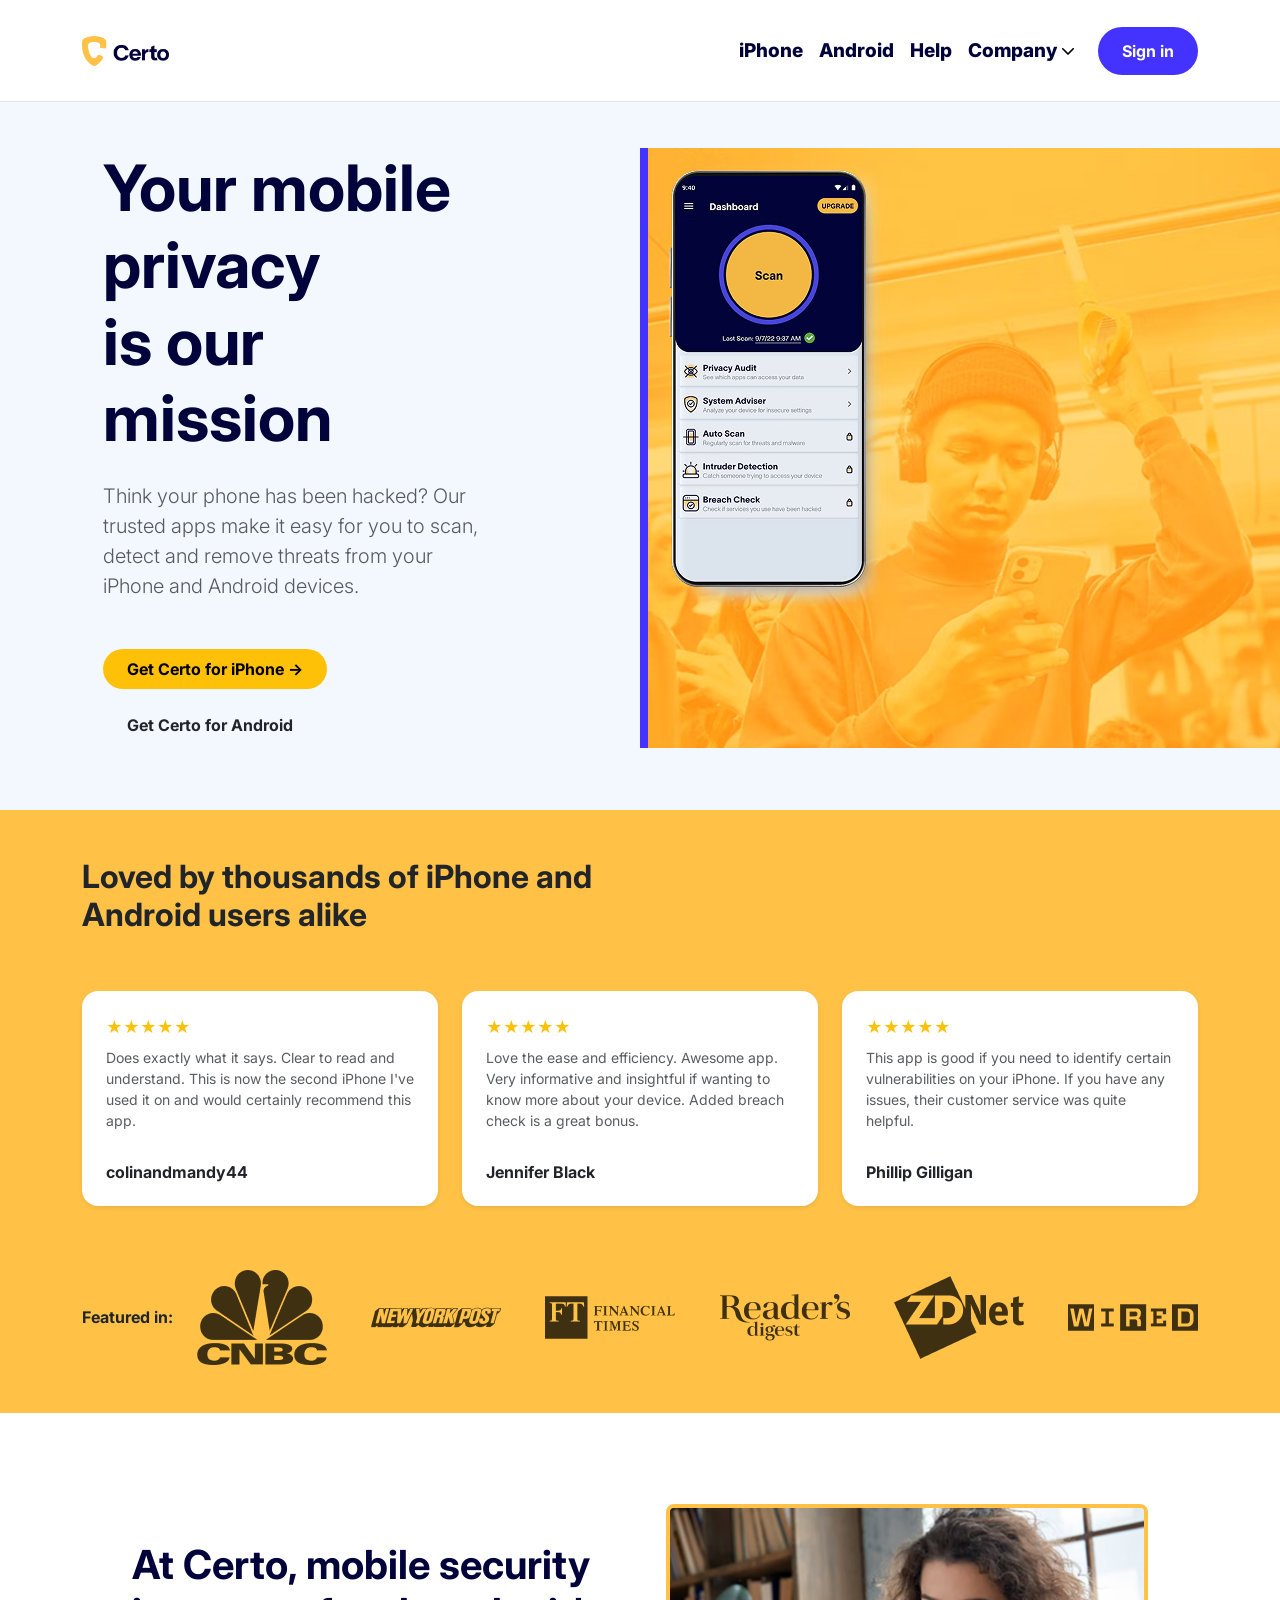
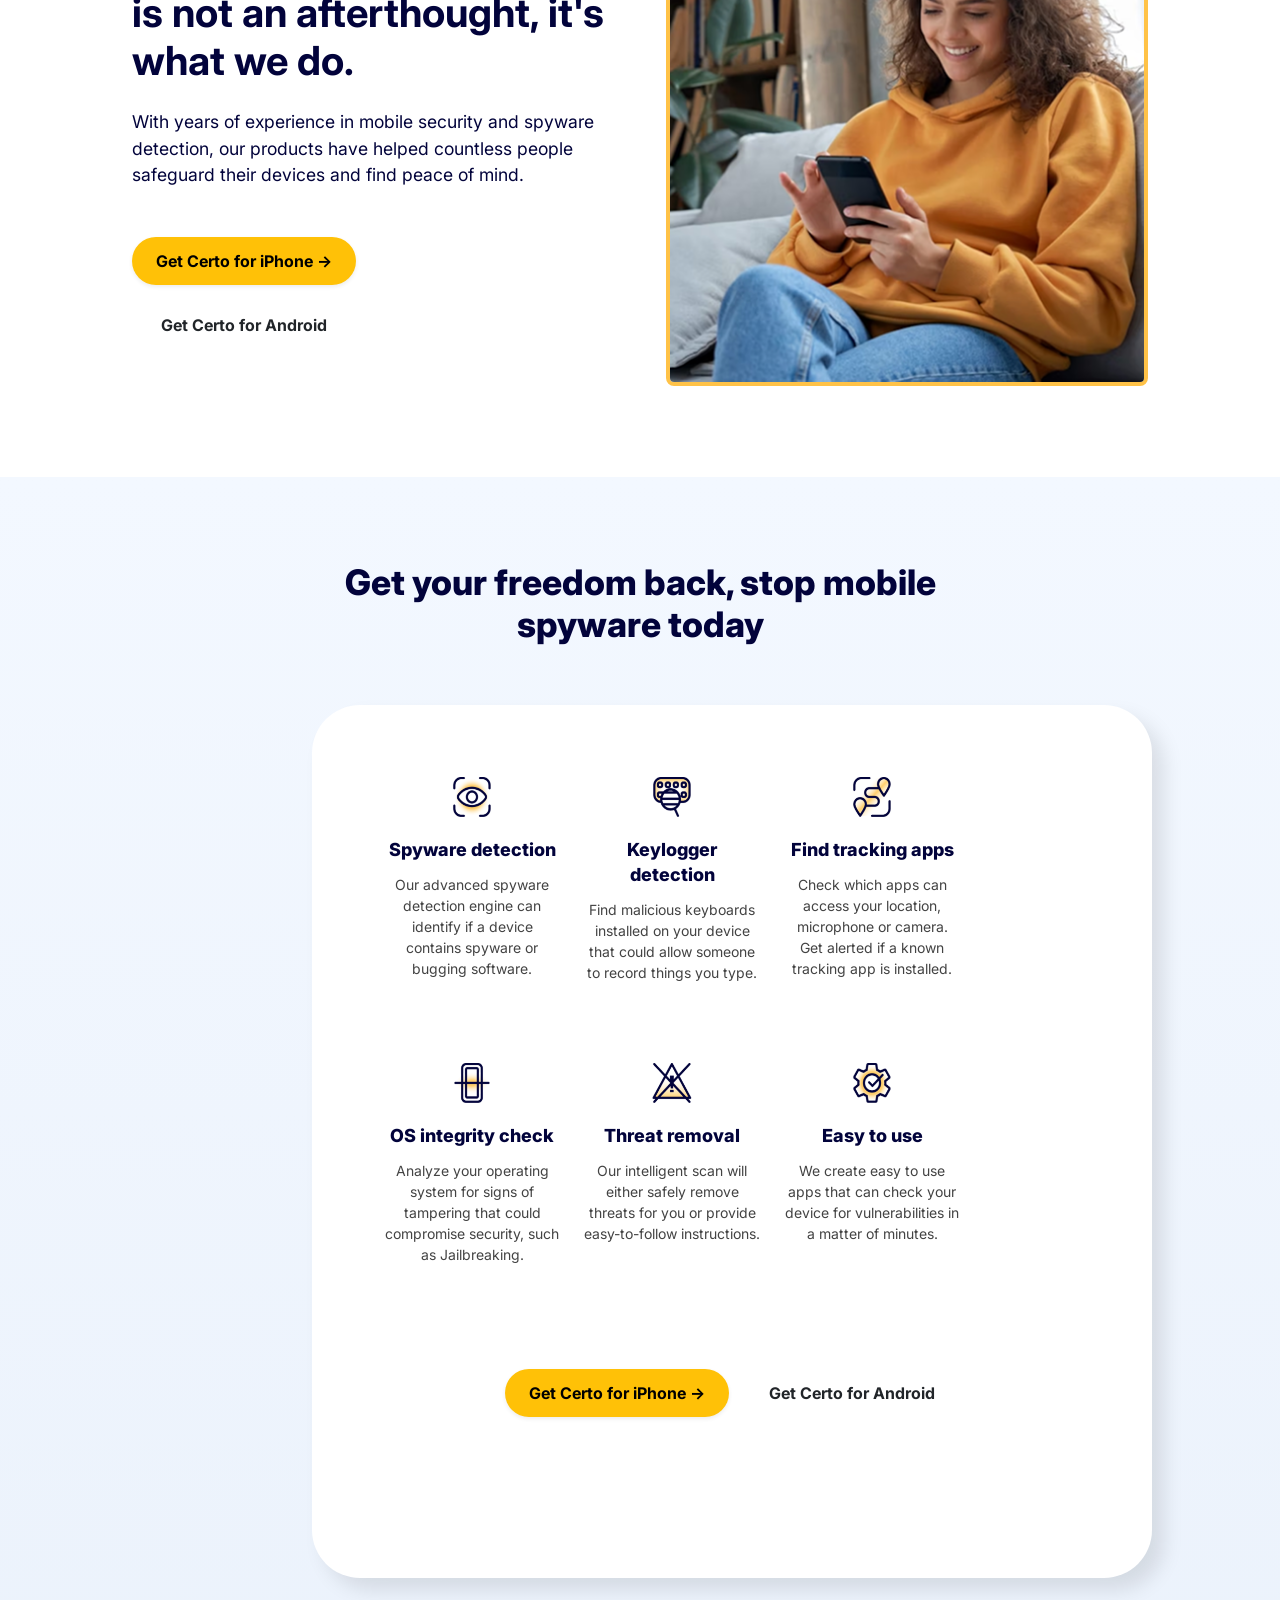
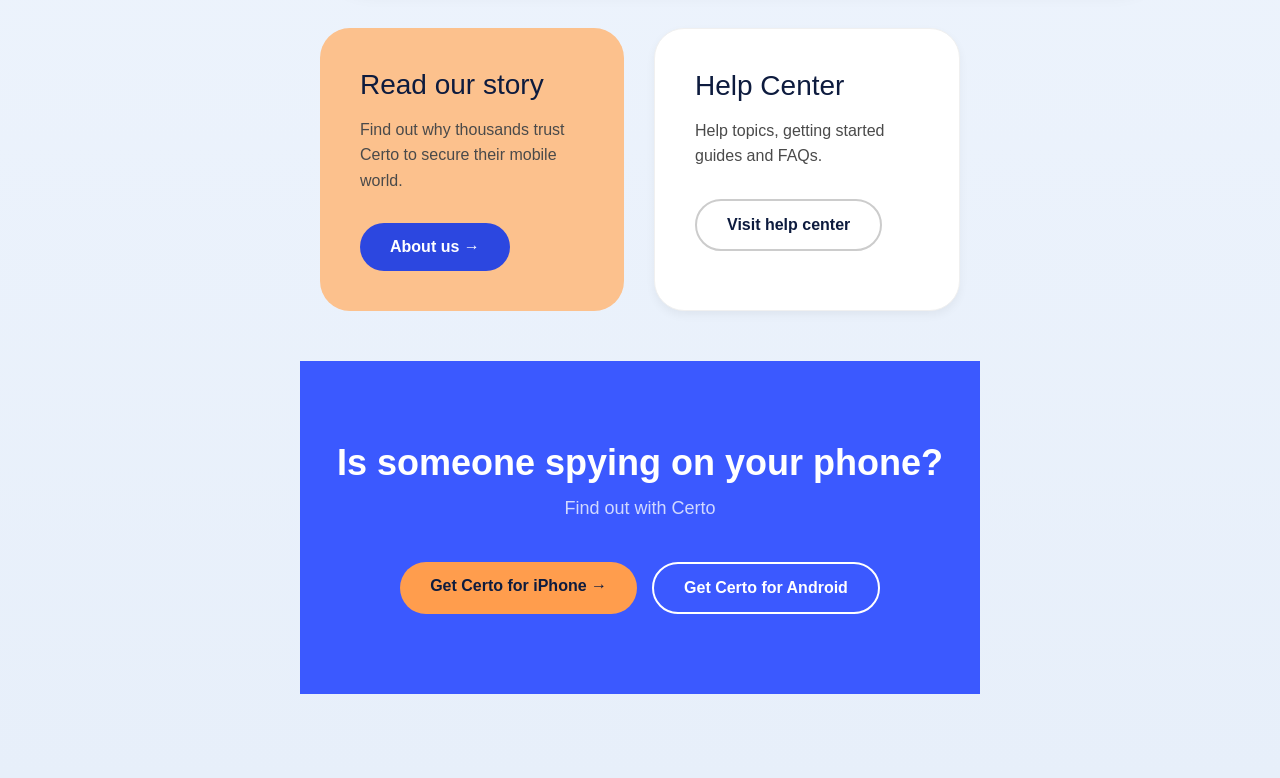
==== commit 018a0242: "Spying banner" ====
--- a/Certosoftwere/index.html
+++ b/Certosoftwere/index.html
@@ -212,39 +212,31 @@
             </div>
         </div>
     </div>
-</section>
-<div class="section-wrapper">
-  <!-- Left Yellow Gradient Box -->
-  <div class="story-box">
-    <h2>Read our story</h2>
-    <p>Find out why thousands trust Certo to secure their mobile world.</p>
-    <a href="#" class="btn">About us →</a>
-  </div>
-
-  <!-- Right White Help Box -->
-  <div class="help-box">
-    <h2>Help Center</h2>
-    <p>Help topics, getting started guides and FAQs.</p>
-    <a href="#" class="btn">Visit help center</a>
-  </div>
-</div>
-<section class="info-section">
-  <div class="container">
-    
-    <!-- Card 1: Read our story -->
-    <div class="card yellow-card">
-      <div class="card-content">
+<!-- Section 1: Help and Story -->
+<div class="container-section">
+    <div class="box yellow-box">
         <h2>Read our story</h2>
         <p>Find out why thousands trust Certo to secure their mobile world.</p>
-        <a href="#" class="btn btn-blue">About us &rarr;</a>
-      </div>
-    </div>
-
-   
-   
-    
-  </div>
-</section><!-- Bootstrap JS -->
+        <a href="#" class="btn btn-blue">About us →</a>
+    </div>
+
+    <div class="box white-box">
+        <h2>Help Center</h2>
+        <p>Help topics, getting started guides and FAQs.</p>
+        <a href="#" class="btn btn-outline" style="color:#0d1b3e; border-color:#ccc;">Visit help center</a>
+    </div>
+</div>
+
+<!-- Section 2: Spying Banner -->
+<div class="blue-banner">
+    <h2>Is someone spying on your phone?</h2>
+    <p>Find out with Certo</p>
+    <div style="display: flex; gap: 15px; justify-content: center; flex-wrap: wrap;">
+        <a href="#" class="btn btn-orange">Get Certo for iPhone →</a>
+        <a href="#" class="btn btn-outline">Get Certo for Android</a>
+    </div>
+</div>
+<!-- Bootstrap JS -->
     <script src="https://cdn.jsdelivr.net/npm/bootstrap@5.3.0/dist/js/bootstrap.bundle.min.js"></script>
 </body>
 </html>
--- a/Certosoftwere/style.css
+++ b/Certosoftwere/style.css
@@ -30,6 +30,7 @@
     background-color: #F3F8FF;
     min-height: 708px;
 }
+
 
 .ellipse-2 {
     position: absolute;
@@ -42,12 +43,13 @@
     
     /* Position it to create that specific curve across the screen */
     top: -450px;
-    left: -700px; 
+    left: 0px; 
     
     border-radius: 50%;
     z-index: 1; /* Lowest layer */
     pointer-events: none; /* Crucial: allows clicking on buttons 'through' the ellipse */
 }
+
 
 /* Ensure your content is on a higher layer */
 .hero-content-container {
@@ -82,7 +84,7 @@
 }
 .testimonial-section {
     background-color: #FFC247; /* Certo Yellow from image_4.png */
-    border-radius: 0 0 50px 50px; /* Optional: adds a curve to the bottom of the section */
+     /* Optional: adds a curve to the bottom of the section */
 }
 
 .testimonial-section .card {
@@ -215,155 +217,102 @@
     border-bottom: 2px solid #FFC247; /* Optional visual cue for the selection in Figma */
     display: inline-block;
 }
-.section-wrapper {
-  display: flex;
-  justify-content: center;
-  align-items: stretch;
-  gap: 72px;
-  padding: 84px 264px;
-  background-color: #fff;
-  max-width: 1440px;
-  margin: 0 auto;
-}
-
-.story-box {
-  flex: 1;
-  max-width: 912px;
-  height: 296px;
-  border-radius: 48px;
-  background: linear-gradient(135deg, #F7C95F, #FDB235);
-  color: #02033B;
-  padding: 36px;
-  
-  display: flex;
-  flex-direction: column;
-  justify-content: center;
-}
-
-.story-box h2 {
-  font-weight: 800;
-  margin-bottom: 12px;
-}
-
-.story-box p {
-  margin-bottom: 20px;
-}
-
-.story-box .btn {
-  background-color: #4335DE;
-  color: #fff;
-  font-weight: 132.67px;
-  border-radius: 50px;
-  padding: 16px 44px 16px 20px;
-}
-
-.help-box {
-  flex: 1;
-  max-width: 308px;
-  height: 296px;
-  border-radius: 48px;
-  background-color: #fff;
-  border: 1px solid #ccc;
-  padding: 36px;
-  display: flex;
-  flex-direction: column;
-  justify-content: center;
-}
-
-.help-box h2 {
-  font-weight: 800;
-  margin-bottom: 12px;
-  color: #02033B;
-}
-
-.help-box p {
-  margin-bottom: 20px;
-  color: #555;
-}
-
-.help-box .btn {
-  border: 2px solid #003366;
-  color: #003366;
-  font-weight: 132.67px;
-  border-radius: 50px;
-  padding: 16px 44px 16px;
-  background-color: transparent;
-}
-
-/* Layout Container */
-.info-section {
-  width: 100%;
-  padding: 80px 0; /* Vertical padding for the section */
-  display: flex;
-  justify-content: center;
-  background-color: #f9fbff; /* Light bluish background */
-}
-
-.container {
-  display: flex;
-  gap: 40px; /* Space between the two cards */
-  max-width: 1100px;
-  width: 90%;
-}
-
-/* Base Card Styling */
-.card {
-  flex: 1; /* Makes both cards equal width */
-  min-height: 380px; /* Estimated height */
-  border-radius: 40px; /* Smooth rounded corners */
-  display: flex;
-  align-items: center; /* Center content vertically */
-  padding: 60px; /* Internal padding of the card */
-  box-sizing: border-box;
-}
-
-/* Specific Card Colors */
-.yellow-card {
-  background-color: #ffc233; /* The golden/yellow color */
-}
-
-.light-card {
-  background-color: transparent; /* Assuming it blends with section or is very light */
-}
-
-/* Typography */
-.card-content h2 {
-  font-family: sans-serif;
-  font-size: 32px;
-  margin-bottom: 20px;
-  color: #0d1b3e;
-}
-
-.card-content p {
-  font-family: sans-serif;
-  font-size: 18px;
-  line-height: 1.5;
-  margin-bottom: 40px;
-  color: #0d1b3e;
-  max-width: 300px;
-}
-
-/* Buttons */
+/* Layout Containers */
+.container-section {
+    display: flex;
+    max-width: 1100px;
+    margin: 50px auto;
+    gap: 30px;
+    padding: 0 20px;
+}
+
+/* 1. Help & Story Boxes */
+.box {
+    flex: 1;
+    padding: 40px;
+    border-radius: 30px;
+    font-family: sans-serif;
+}
+
+.yellow-box {
+    background-color: #fcc18d; /* Certo's Light Orange/Yellow */
+}
+
+.white-box {
+    background-color: #ffffff;
+    border: 1px solid #f0f0f0;
+    box-shadow: 0 4px 10px rgba(0,0,0,0.05);
+}
+
+.box h2 {
+    color: #0d1b3e; /* Dark Navy Blue */
+    font-size: 28px;
+    margin-bottom: 15px;
+}
+
+.box p {
+    color: #4a4a4a;
+    line-height: 1.6;
+    margin-bottom: 30px;
+}
+
+/* 2. Blue Spying Banner */
+.blue-banner {
+    background-color: #3b59ff; /* Certo Blue */
+    padding: 80px 20px;
+    text-align: center;
+    color: white;
+    font-family: sans-serif;
+}
+
+.blue-banner h2 {
+    font-size: 36px;
+    font-weight: bold;
+    margin-bottom: 10px;
+}
+
+.blue-banner p {
+    font-size: 18px;
+    margin-bottom: 40px;
+    color: #d1d9ff;
+}
+
+/* 3. Buttons */
 .btn {
-  display: inline-block;
-  padding: 15px 35px;
-  border-radius: 50px;
-  text-decoration: none;
-  font-weight: bold;
-  font-family: sans-serif;
-  transition: 0.3s;
+    padding: 12px 30px;
+    border-radius: 50px;
+    font-weight: bold;
+    cursor: pointer;
+    text-decoration: none;
+    display: inline-block;
+    border: none;
+    transition: 0.3s;
 }
 
 .btn-blue {
-  background-color: #3344ff;
-  color: white;
+    background-color: #2c47e0;
+    color: white;
 }
 
 .btn-outline {
-  border: 2px solid #0d1b3e;
-  color: #0d1b3e;
+    background: transparent;
+    border: 2px solid white;
+    color: white;
+}
+
+.btn-orange {
+    background-color: #ff9d4d;
+    color: #0d1b3e;
 }
 
 .btn:hover {
-  opacity: 0.8;
-}+    opacity: 0.9;
+    transform: scale(1.05);
+}
+
+/* Responsive for Mobile */
+@media (max-width: 768px) {
+    .container-section {
+        flex-direction: column;
+    }
+}
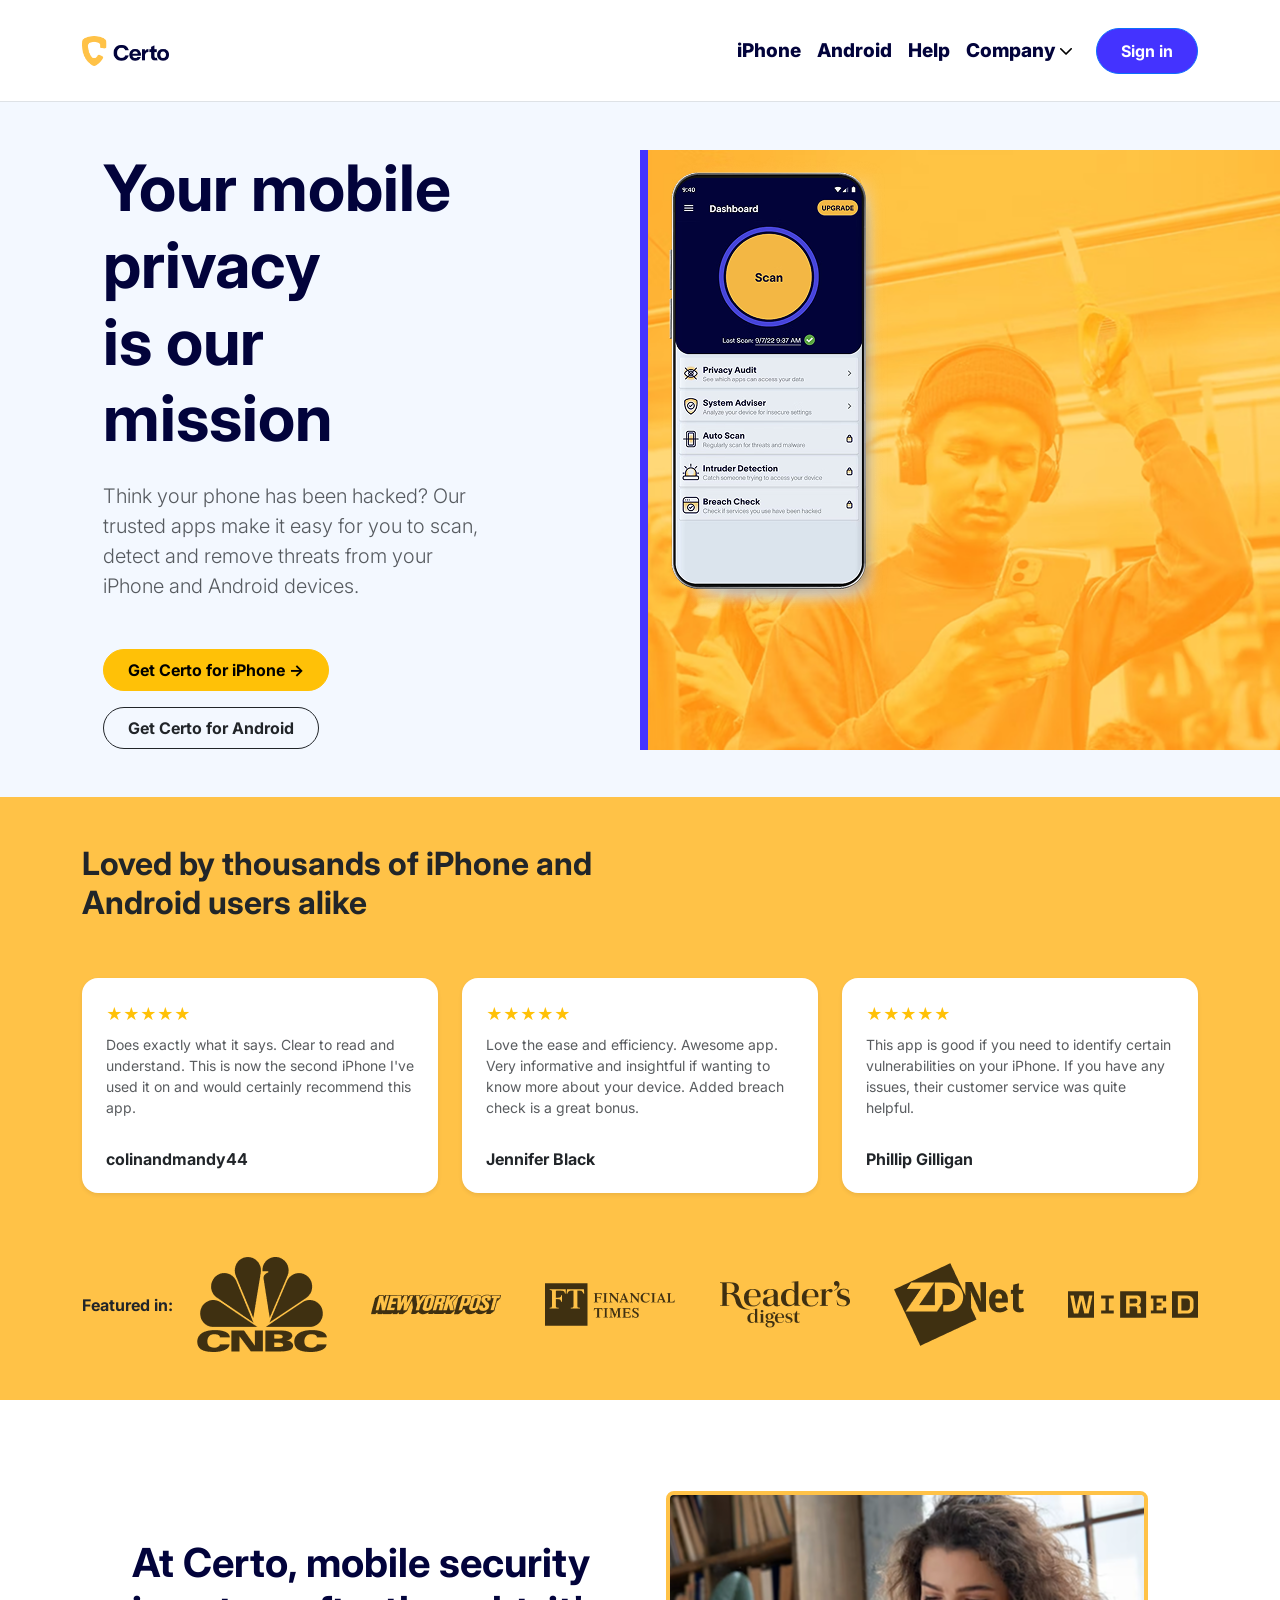
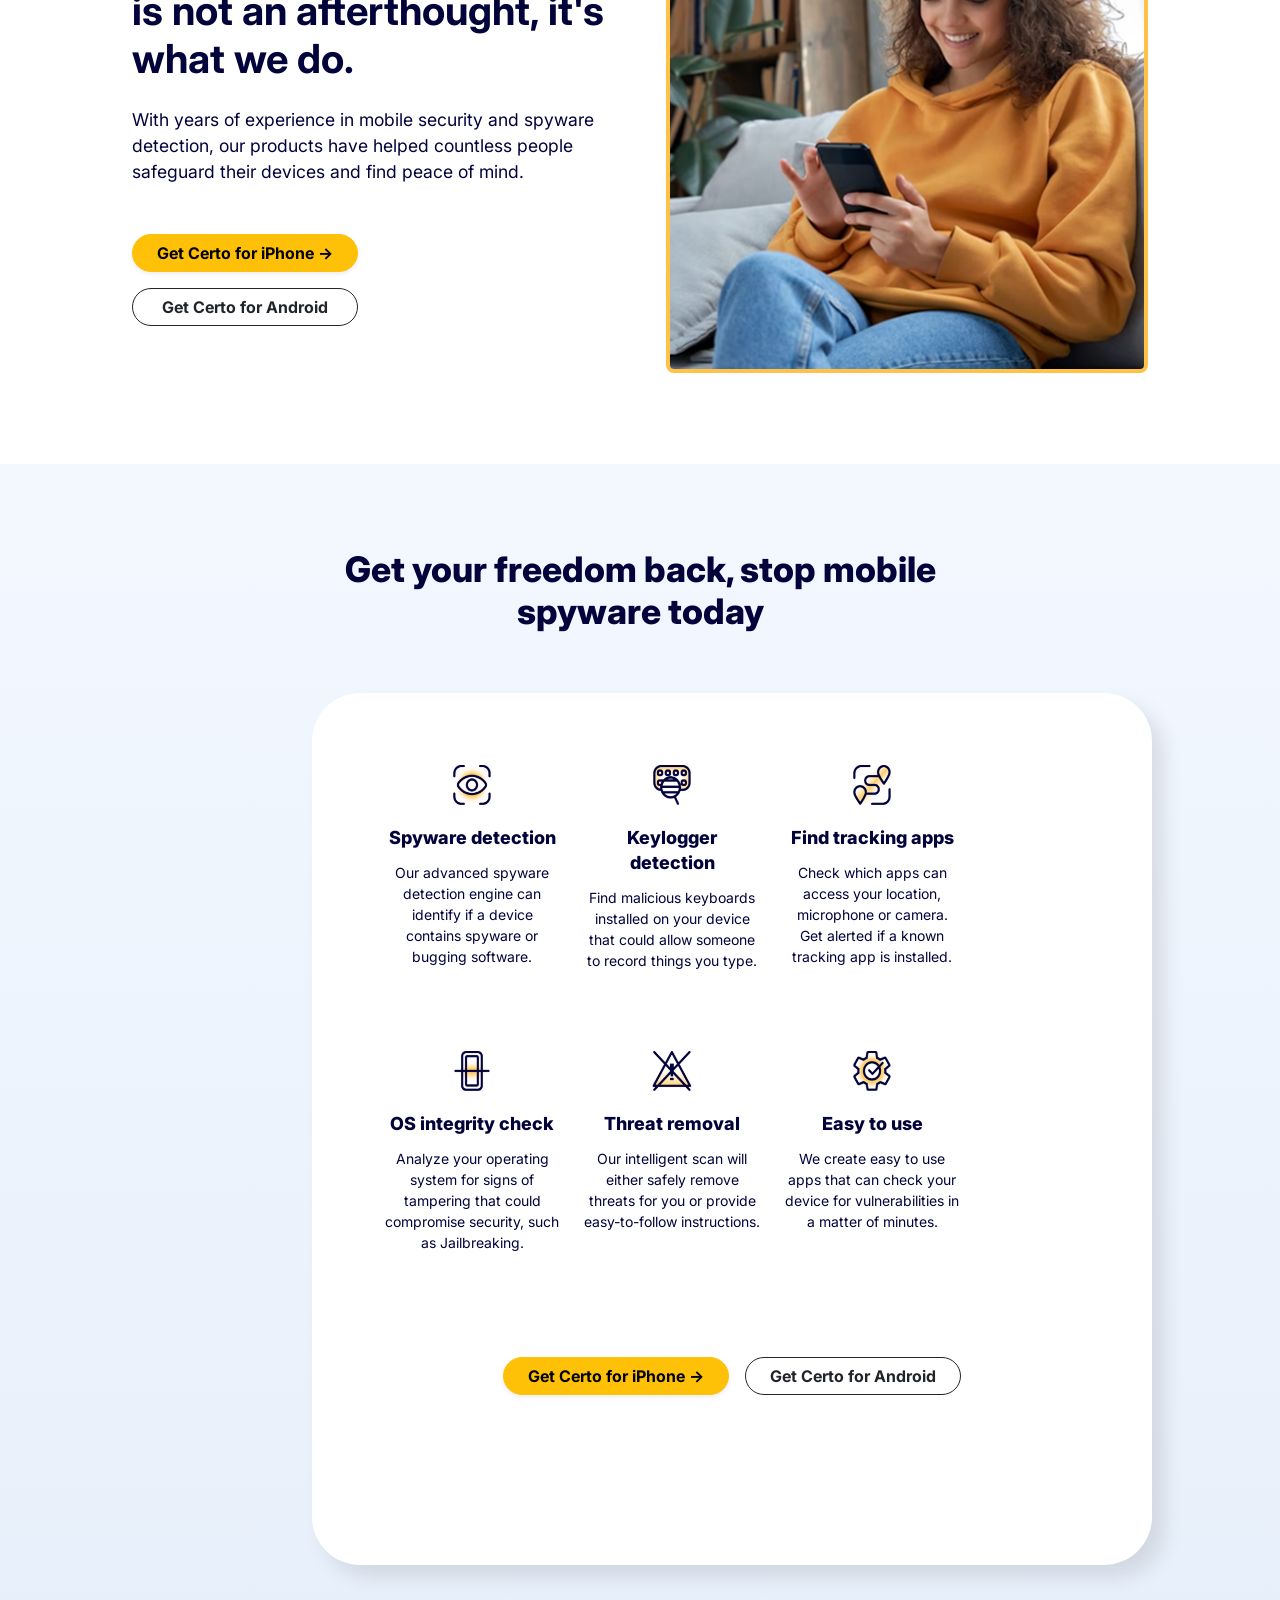
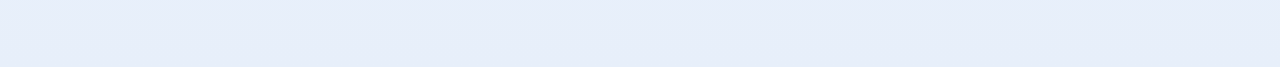
==== commit b9849051: "Spyware Images" ====
--- a/Certosoftwere/index.html
+++ b/Certosoftwere/index.html
@@ -212,30 +212,9 @@
             </div>
         </div>
     </div>
-<!-- Section 1: Help and Story -->
-<div class="container-section">
-    <div class="box yellow-box">
-        <h2>Read our story</h2>
-        <p>Find out why thousands trust Certo to secure their mobile world.</p>
-        <a href="#" class="btn btn-blue">About us →</a>
-    </div>
-
-    <div class="box white-box">
-        <h2>Help Center</h2>
-        <p>Help topics, getting started guides and FAQs.</p>
-        <a href="#" class="btn btn-outline" style="color:#0d1b3e; border-color:#ccc;">Visit help center</a>
-    </div>
-</div>
-
-<!-- Section 2: Spying Banner -->
-<div class="blue-banner">
-    <h2>Is someone spying on your phone?</h2>
-    <p>Find out with Certo</p>
-    <div style="display: flex; gap: 15px; justify-content: center; flex-wrap: wrap;">
-        <a href="#" class="btn btn-orange">Get Certo for iPhone →</a>
-        <a href="#" class="btn btn-outline">Get Certo for Android</a>
-    </div>
-</div>
+
+
+
 <!-- Bootstrap JS -->
     <script src="https://cdn.jsdelivr.net/npm/bootstrap@5.3.0/dist/js/bootstrap.bundle.min.js"></script>
 </body>
--- a/Certosoftwere/style.css
+++ b/Certosoftwere/style.css
@@ -28,7 +28,7 @@
     position: relative;
     overflow: hidden; /* This is vital so the ellipse doesn't cause horizontal scrolling */
     background-color: #F3F8FF;
-    min-height: 708px;
+    min-height: 600px;
 }
 
 
@@ -206,113 +206,243 @@
 
 .feature-item p {
     font-size: 14px;
-    color: #434343;
+    
     text-align: center;
     line-height: 1.5;
 }
 
-/* Specific styling for the 'Easy to use' header highlight in Figma */
-.active-text {
-    color: #02033B;
-    border-bottom: 2px solid #FFC247; /* Optional visual cue for the selection in Figma */
-    display: inline-block;
-}
-/* Layout Containers */
-.container-section {
+/* --- STORY & HELP SECTION --- */
+.story-help-section {
+    background-color: #FFFFFF !important; /* Poora background White */
+    padding: 84px 0; /* Figma padding */
+}
+
+/* Yellow Box (Read our story) - FIXED */
+.story-card-wrapper {
+    background-color: #FFC247; /* Yellow Box wapis yellow hai */
+    border-radius: 48px;      /* Figma Specs */
+    width: 460px;             /* Figma Width */
+    height: 296px;            /* Figma Height */
+    padding: 40px;
     display: flex;
-    max-width: 1100px;
-    margin: 50px auto;
-    gap: 30px;
-    padding: 0 20px;
-}
-
-/* 1. Help & Story Boxes */
-.box {
-    flex: 1;
-    padding: 40px;
-    border-radius: 30px;
-    font-family: sans-serif;
-}
-
-.yellow-box {
-    background-color: #fcc18d; /* Certo's Light Orange/Yellow */
-}
-
-.white-box {
-    background-color: #ffffff;
-    border: 1px solid #f0f0f0;
-    box-shadow: 0 4px 10px rgba(0,0,0,0.05);
-}
-
-.box h2 {
-    color: #0d1b3e; /* Dark Navy Blue */
-    font-size: 28px;
+    flex-direction: column;
+    justify-content: center;
+    border: none;
+}
+
+/* Yellow Box Text */
+.story-card-wrapper h3, 
+.story-card-wrapper p {
+    color: #02033B; /* Dark Navy text */
+}
+
+/* Purple Button inside Yellow Box */
+.btn-purple {
+    background-color: #4335DE; /* Purple Button */
+    color: #ffffff !important;
+    border-radius: 50px;
+    padding: 12px 25px;
+    font-weight: 700;
+    text-decoration: none;
+    display: inline-flex;
+    align-items: center;
+    width: fit-content;
+}
+
+
+
+/* About Us Purple Button - Color from Image 9 & 13 */
+.btn-purple {
+    background-color: #4335DE; /* Brand Purple */
+    color: #ffffff !important;
+    border-radius: 50px;
+    padding: 12px 25px;
+    font-weight: 700;
+    text-decoration: none;
+    display: inline-flex;
+    align-items: center;
+    width: fit-content;
+    transition: 0.3s ease;
+    border: none;
+}
+
+.btn-purple:hover {
+    background-color: #3529b5;
+    transform: translateY(-2px);
+}
+
+/* Blue CTA Section - Background from Image 9 & 10 */
+.blue-cta-section {
+    background-color: #4335DE; /* Matching Purple/Blue Background */
+    padding: 84px 300px;       /* Spacing from Image 4 */
+    text-align: center;
+    color: #FFFFFF;
+}
+
+
+
+
+/* Container Background */
+.insights-section {
+    background-color: #F3F8FF;
+    padding: 84px 0;
+}
+
+/* Card Fixed Size Specs from Image 16 */
+.insight-card-fixed {
+    background: #FFFFFF;
+    width: 320px;              /* Width from Image 16 */
+    height: 534px;             /* Height from Image 16 */
+    border-radius: 48px;       /* Radius from Image 16 */
+    overflow: hidden;
+    display: flex;
+    flex-direction: column;
+    box-shadow: 0 10px 25px rgba(0, 0, 0, 0.05);
+    margin-bottom: 20px;
+}
+
+/* Image styling inside the fixed box */
+.card-img-wrapper {
+    position: relative;
+    width: 100%;
+    height: 200px; /* Fixed image height */
+}
+
+.card-img-wrapper img {
+    width: 100%;
+    height: 100%;
+    object-fit: cover;
+}
+
+.badge-tag {
+    position: absolute;
+    top: 20px;
+    left: 20px;
+    background: #FFFFFF;
+    color: #02033B;
+    padding: 6px 15px;
+    border-radius: 50px;
+    font-weight: 700;
+    font-size: 0.8rem;
+}
+
+/* Content spacing */
+.card-content {
+    padding: 30px;
+    padding-bottom: 54px; /* Bottom padding from Image 16 */
+    flex-grow: 1;
+}
+
+.card-content h3 {
+    color: #02033B;
+    font-weight: 800;
+    font-size: 1.25rem;
+    line-height: 1.3;
     margin-bottom: 15px;
 }
 
-.box p {
-    color: #4a4a4a;
+.card-content p {
+    color: #585E77;
+    font-size: 0.9rem;
     line-height: 1.6;
     margin-bottom: 30px;
 }
 
-/* 2. Blue Spying Banner */
-.blue-banner {
-    background-color: #3b59ff; /* Certo Blue */
-    padding: 80px 20px;
-    text-align: center;
-    color: white;
-    font-family: sans-serif;
-}
-
-.blue-banner h2 {
-    font-size: 36px;
-    font-weight: bold;
-    margin-bottom: 10px;
-}
-
-.blue-banner p {
-    font-size: 18px;
-    margin-bottom: 40px;
-    color: #d1d9ff;
-}
-
-/* 3. Buttons */
-.btn {
-    padding: 12px 30px;
-    border-radius: 50px;
-    font-weight: bold;
-    cursor: pointer;
+/* View All Insights Button */
+.btn-view-all {
+    background-color: #FFC247;
+    color: #02033B !important;
+    border-radius: 50px;
+    padding: 15px 35px;
+    font-weight: 800;
     text-decoration: none;
     display: inline-block;
+}
+
+.footer-section {
+    background-color: #02033B;
+    color: white;
+    padding: 80px 0 40px;
+    font-family: 'Inter', sans-serif;
+}
+
+/* 1 Line Heading */
+.footer-brand {
+    font-weight: 800;
+    font-size: 24px;
+    white-space: nowrap; 
+}
+
+.footer-logo {
+    font-weight: 700;
+    font-size: 24px;
+    margin-bottom: 8px;
+}
+
+.footer-divider {
+    width: 250px;
+    height: 1px;
+    background: rgba(255, 255, 255, 0.2);
+    margin-bottom: 25px;
+}
+
+.nav-links li {
+    color: #FFC247;
+    font-weight: 700;
+    font-size: 18px;
+    margin-bottom: 12px;
+}
+
+/* Yellow Box Size */
+.newsletter-box {
+    background-color: #FFC247;
+    color: #02033B;
+    padding: 40px;
+    border-radius: 40px;
+    width: 436px;
+    text-align: left;
+}
+
+.input-group-custom {
+    display: flex;
+    background: white;
+    border-radius: 50px;
+    padding: 4px;
+    margin-top: 20px;
+}
+
+.input-group-custom input {
     border: none;
-    transition: 0.3s;
-}
-
-.btn-blue {
-    background-color: #2c47e0;
+    padding-left: 20px;
+    flex: 1;
+    outline: none;
+    border-radius: 50px 0 0 50px;
+}
+
+.input-group-custom button {
+    background: #02033B;
     color: white;
-}
-
-.btn-outline {
-    background: transparent;
-    border: 2px solid white;
-    color: white;
-}
-
-.btn-orange {
-    background-color: #ff9d4d;
-    color: #0d1b3e;
-}
-
-.btn:hover {
-    opacity: 0.9;
-    transform: scale(1.05);
-}
-
-/* Responsive for Mobile */
-@media (max-width: 768px) {
-    .container-section {
-        flex-direction: column;
-    }
-}
+    border: none;
+    padding: 10px 25px;
+    border-radius: 50px;
+    font-weight: 700;
+}
+
+/* Exact White Box */
+.white-placeholder-box {
+    width: 315.97px;
+    height: 104px;
+    background: white;
+    border-radius: 15px;
+    margin-top: 40px;
+    margin-left: auto; /* Aligns under yellow box */
+}
+
+/* Bottom Paragraph Disclaimer */
+.disclaimer-text {
+    font-size: 12px;
+    opacity: 0.5;
+    line-height: 1.6;
+    border-top: 1px solid rgba(255,255,255,0.1);
+    padding-top: 20px;
+}
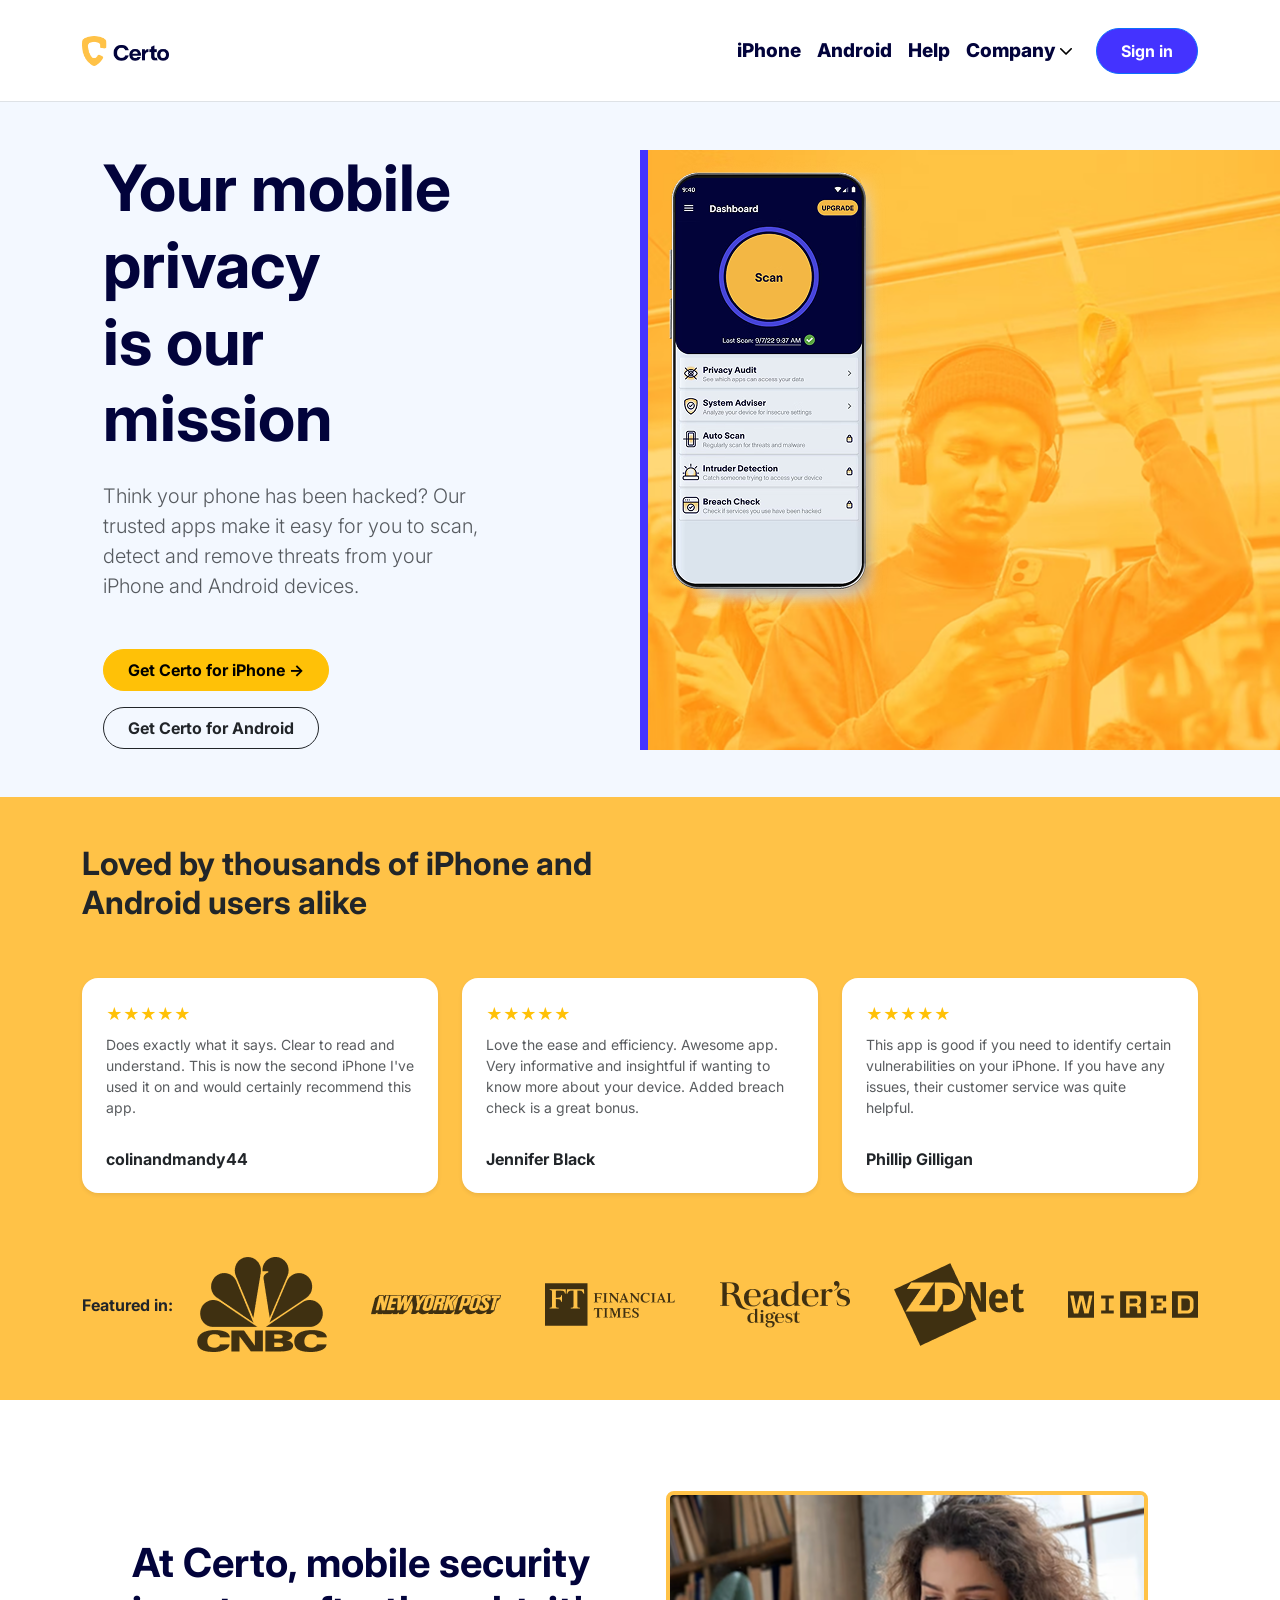
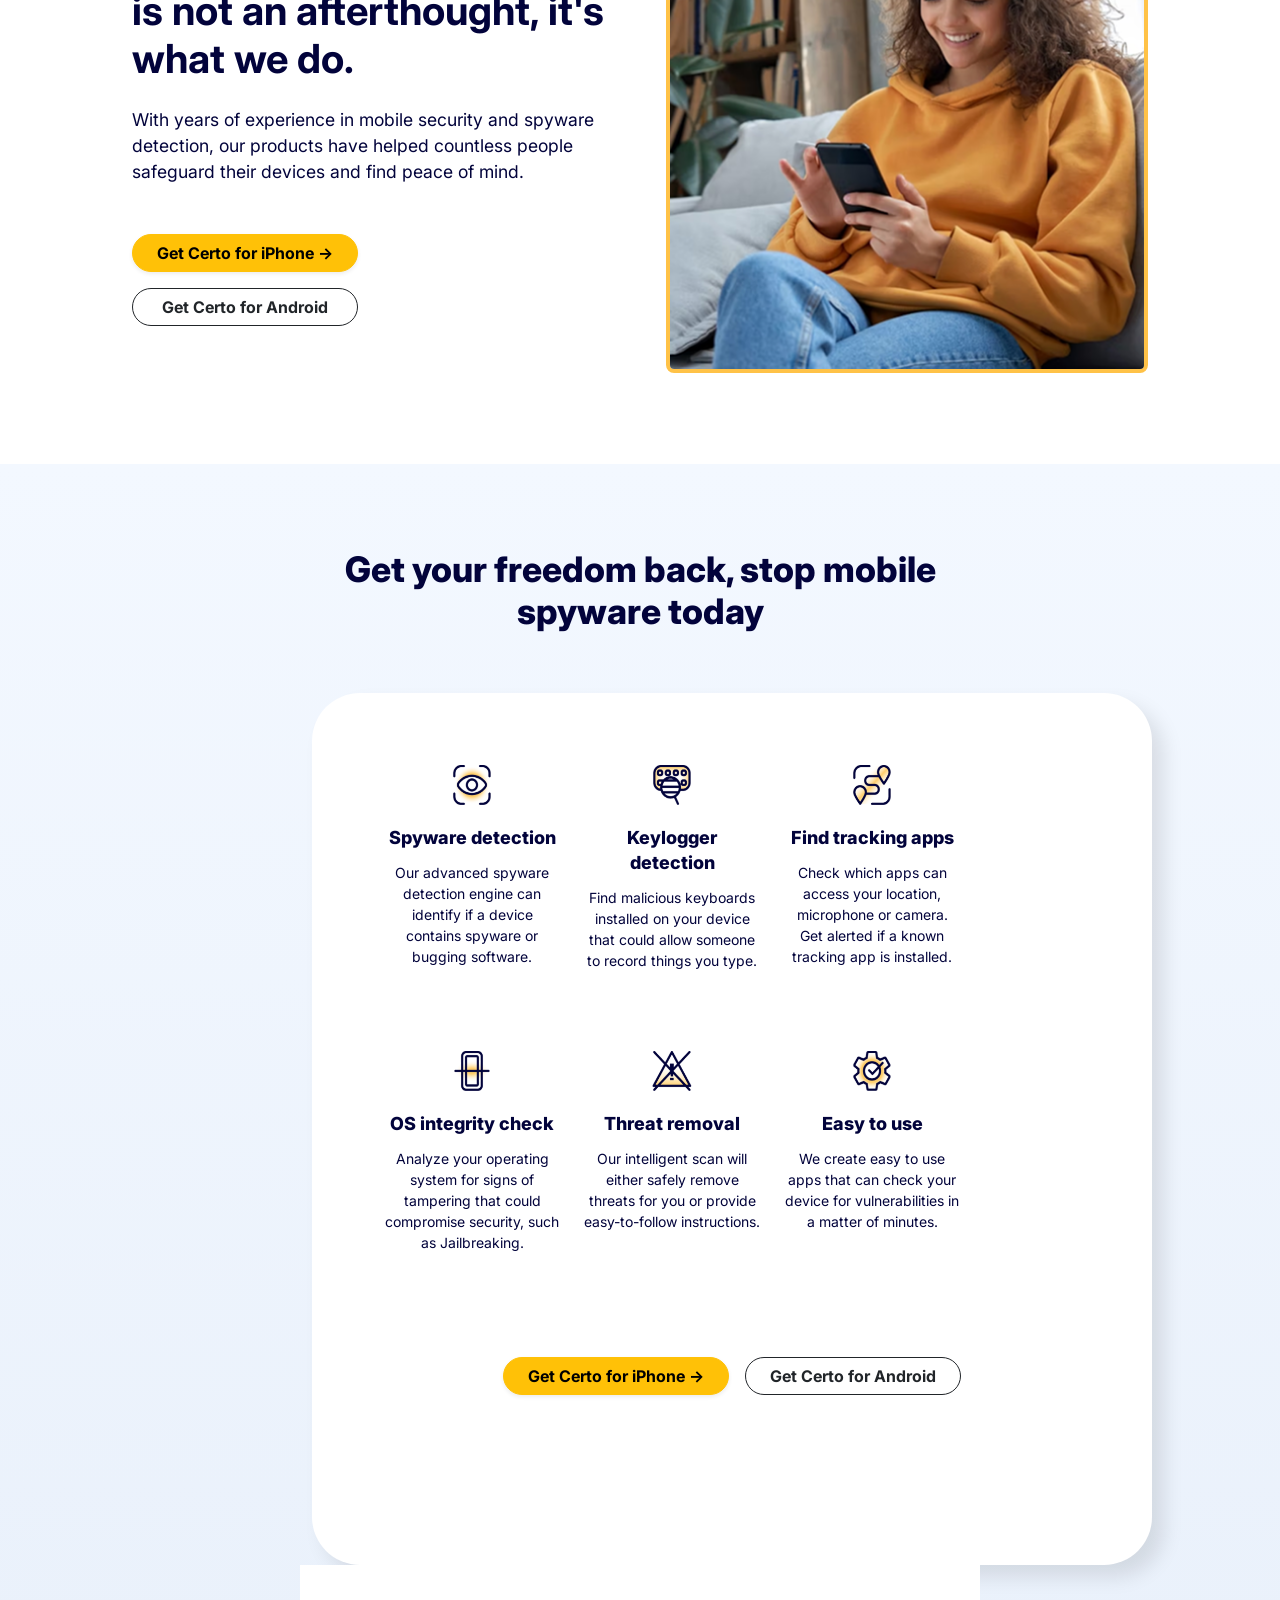
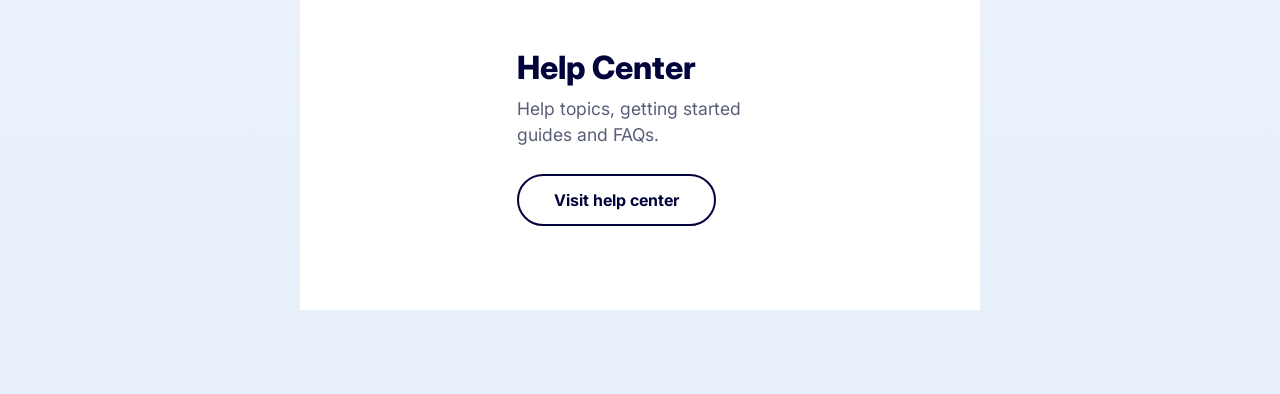
==== commit 1e2f1977: "Add section wrapper for story-help-section" ====
--- a/Certosoftwere/index.html
+++ b/Certosoftwere/index.html
@@ -212,7 +212,23 @@
             </div>
         </div>
     </div>
-
+<section class="story-help-section">
+    <div class="container">
+        <div class="row align-items-center justify-content-center g-5">
+            
+           
+
+            <div class="col-12 col-md-5 text-start">
+                <div class="help-content">
+                    <h3 style="color: #02033B; font-weight: 800; font-size: 2rem;">Help Center</h3>
+                    <p style="color: #585E77; font-size: 1.1rem;">Help topics, getting started guides and FAQs.</p>
+                    <a href="#" class="btn" style="border: 2px solid #02033B; border-radius: 50px; padding: 12px 35px; color: #02033B; font-weight: 700; text-decoration: none; display: inline-block; margin-top: 10px;">Visit help center</a>
+                </div>
+            </div>
+
+        </div>
+    </div>
+</section>
 
 
 <!-- Bootstrap JS -->
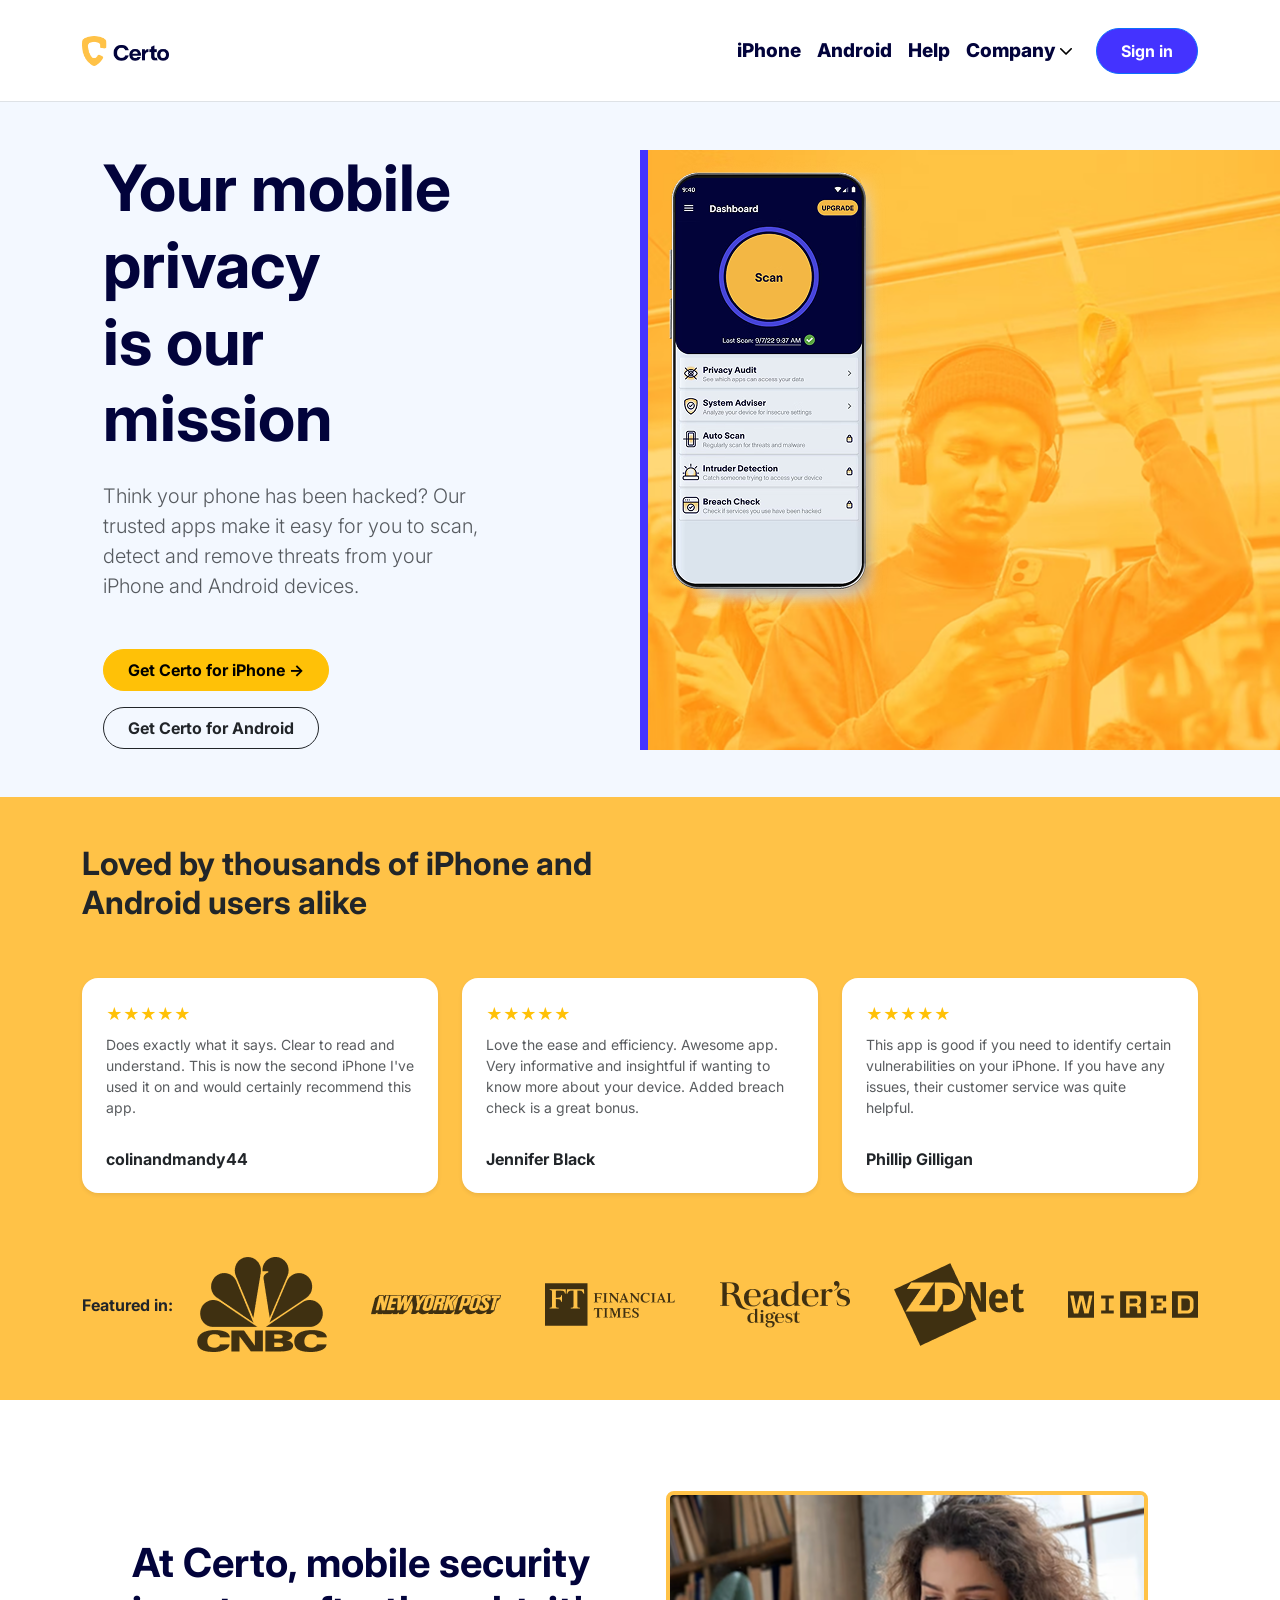
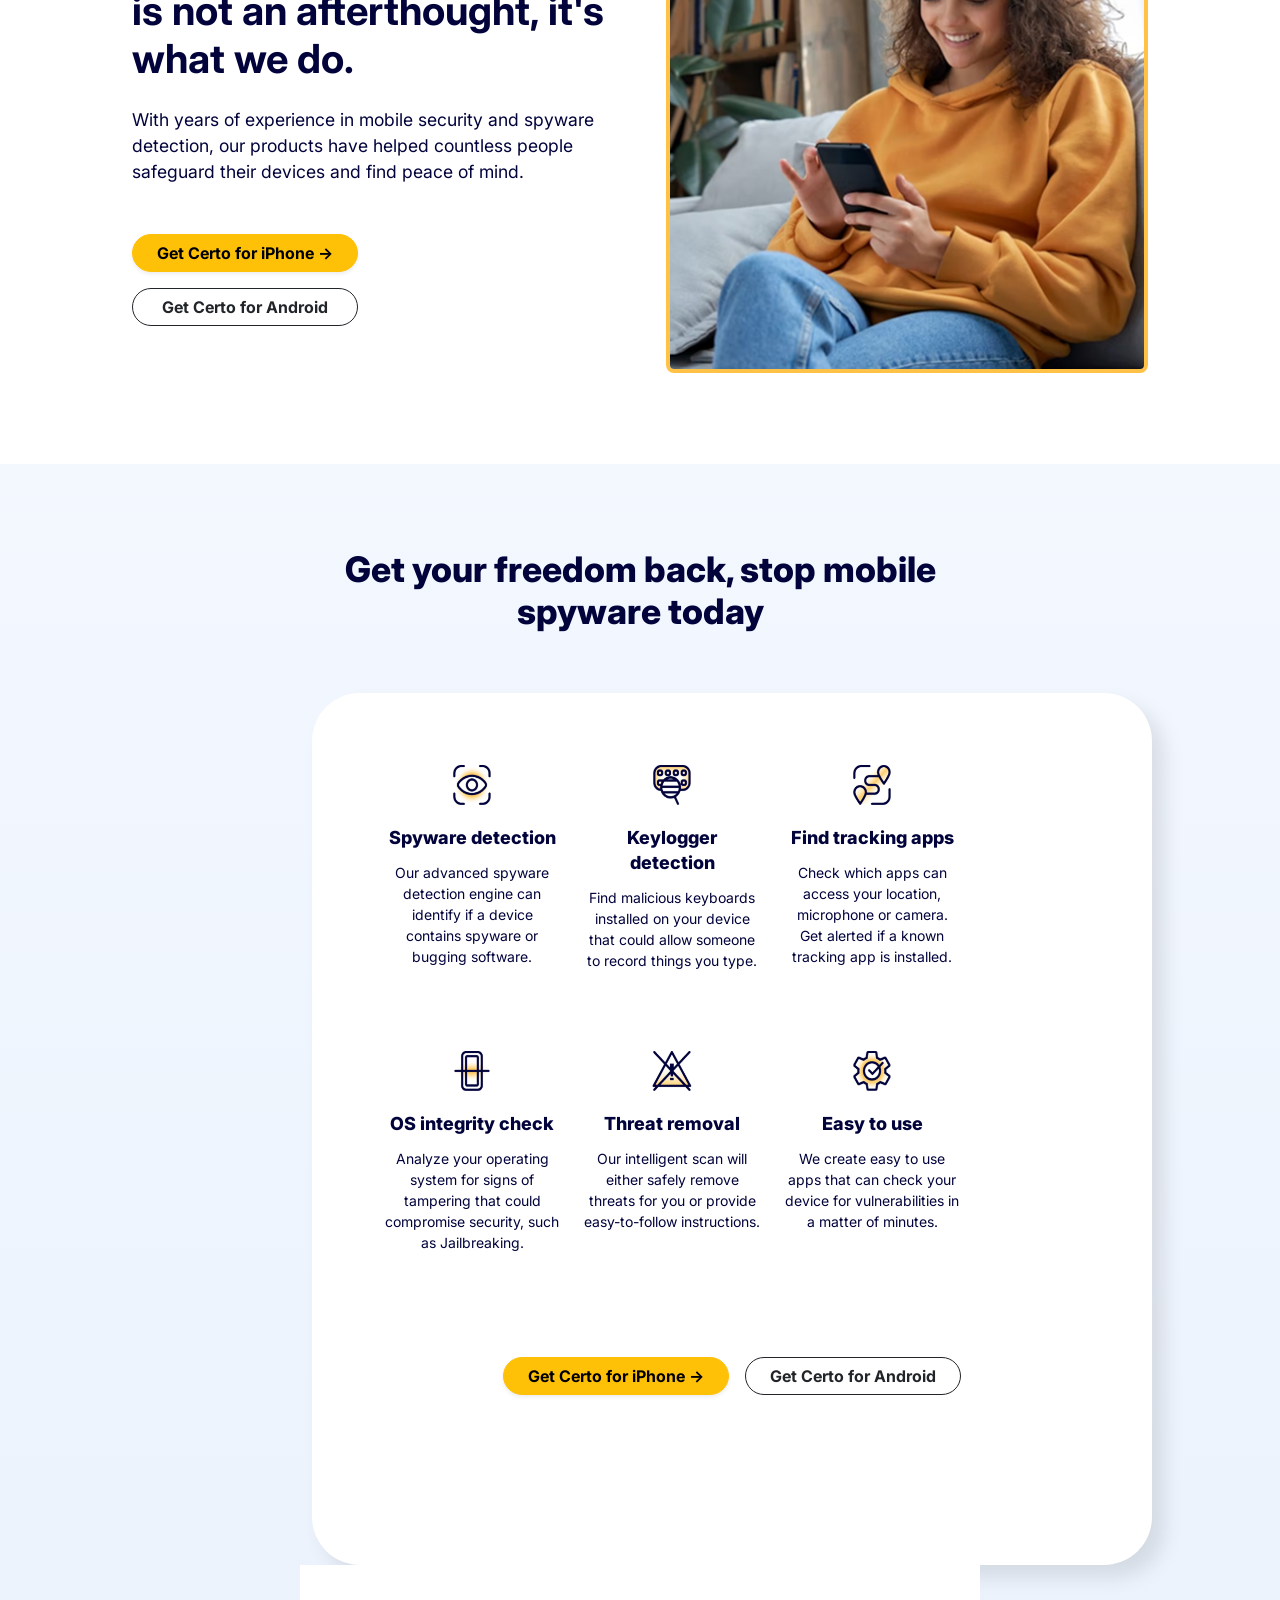
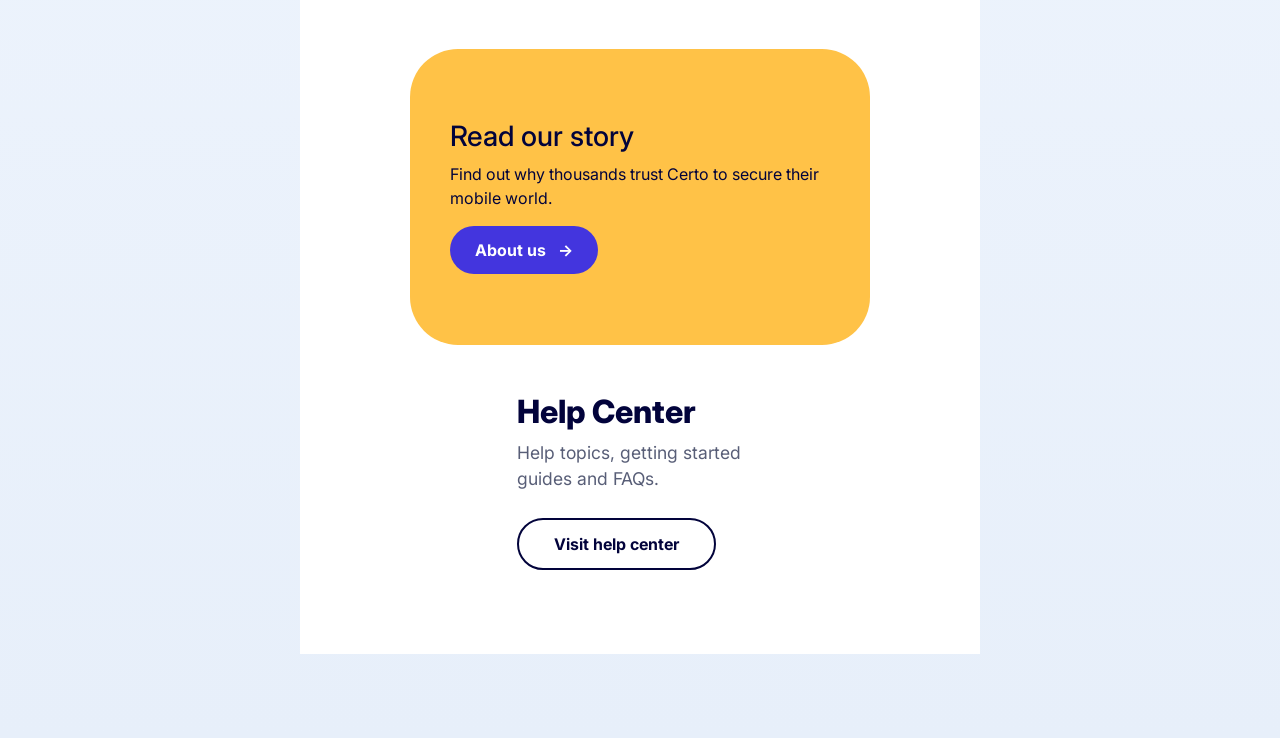
==== commit 5b034369: "Add container div inside story-help-section" ====
--- a/Certosoftwere/index.html
+++ b/Certosoftwere/index.html
@@ -216,7 +216,13 @@
     <div class="container">
         <div class="row align-items-center justify-content-center g-5">
             
-           
+            <div class="col-auto d-flex justify-content-center">
+                <div class="story-card-wrapper">
+                    <h3>Read our story</h3>
+                    <p>Find out why thousands trust Certo to secure their mobile world.</p>
+                    <a href="#" class="btn-purple">About us &nbsp; &rarr;</a>
+                </div>
+            </div>
 
             <div class="col-12 col-md-5 text-start">
                 <div class="help-content">
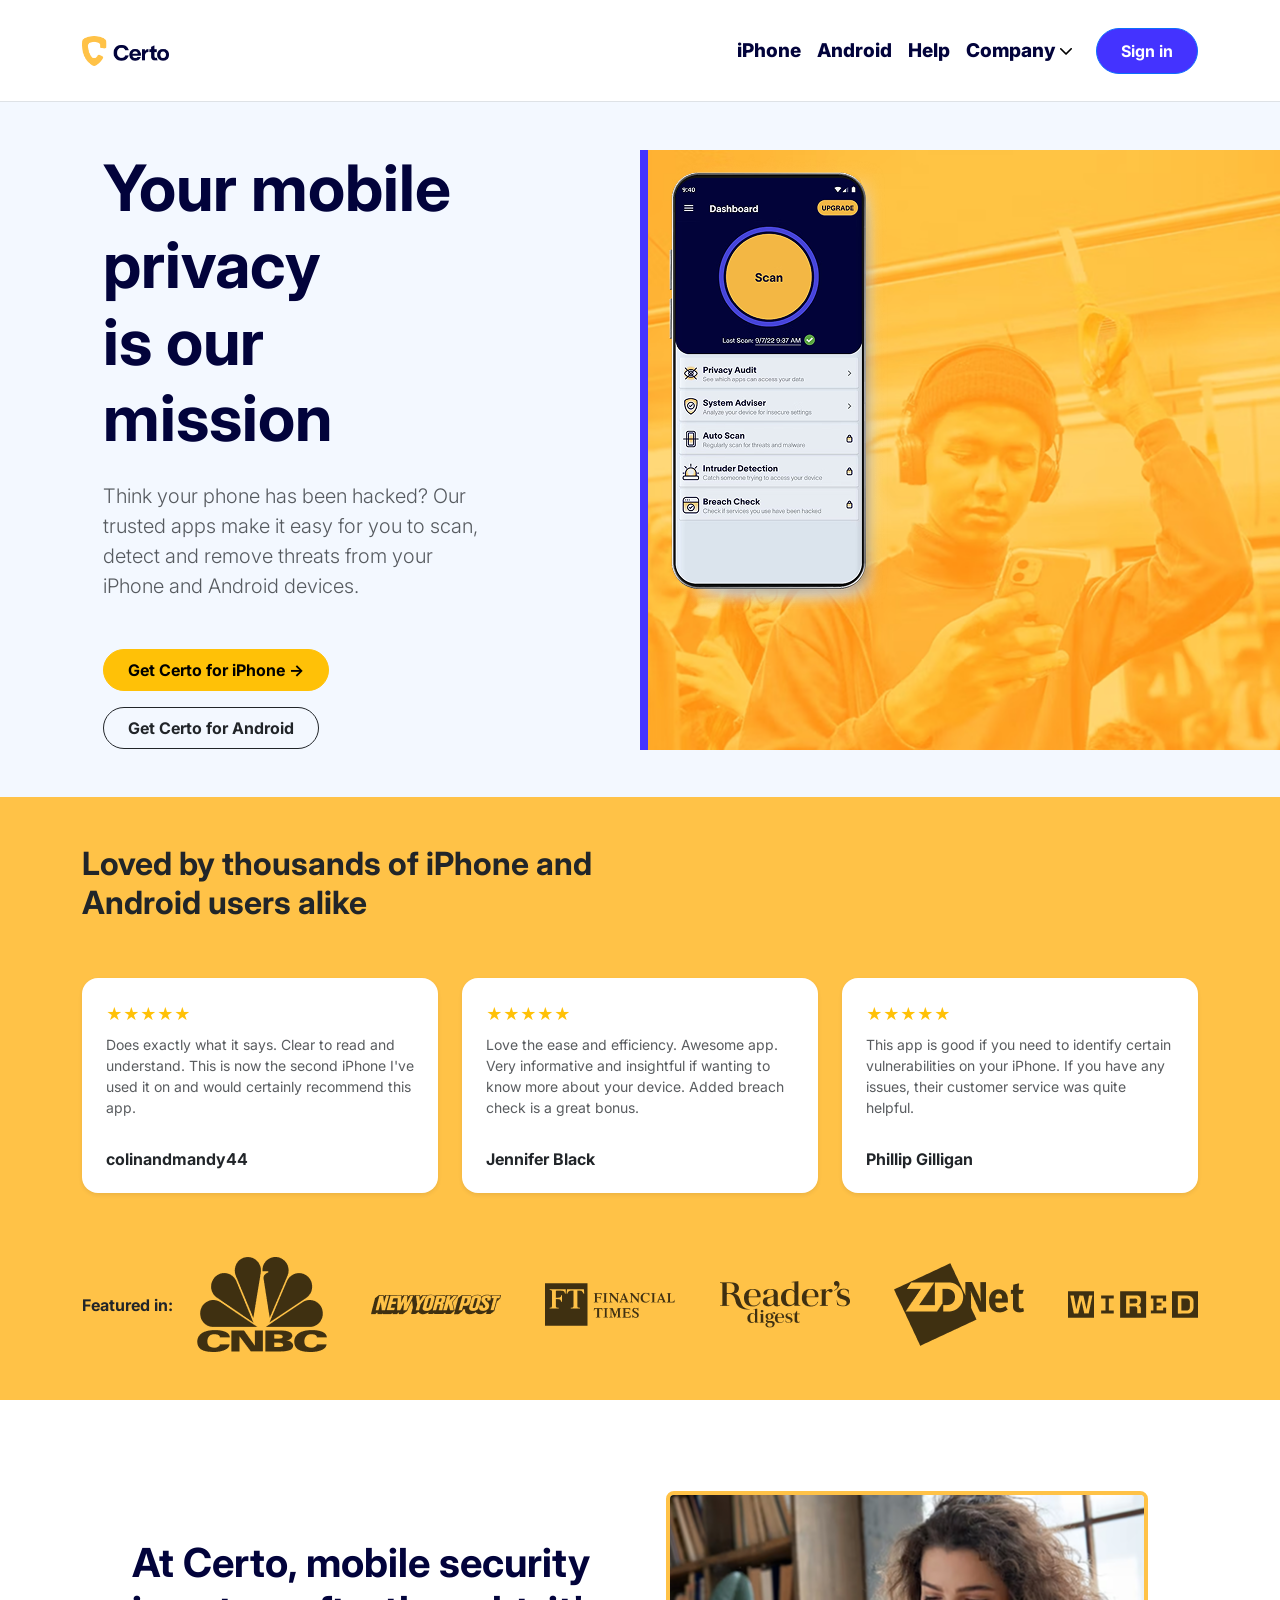
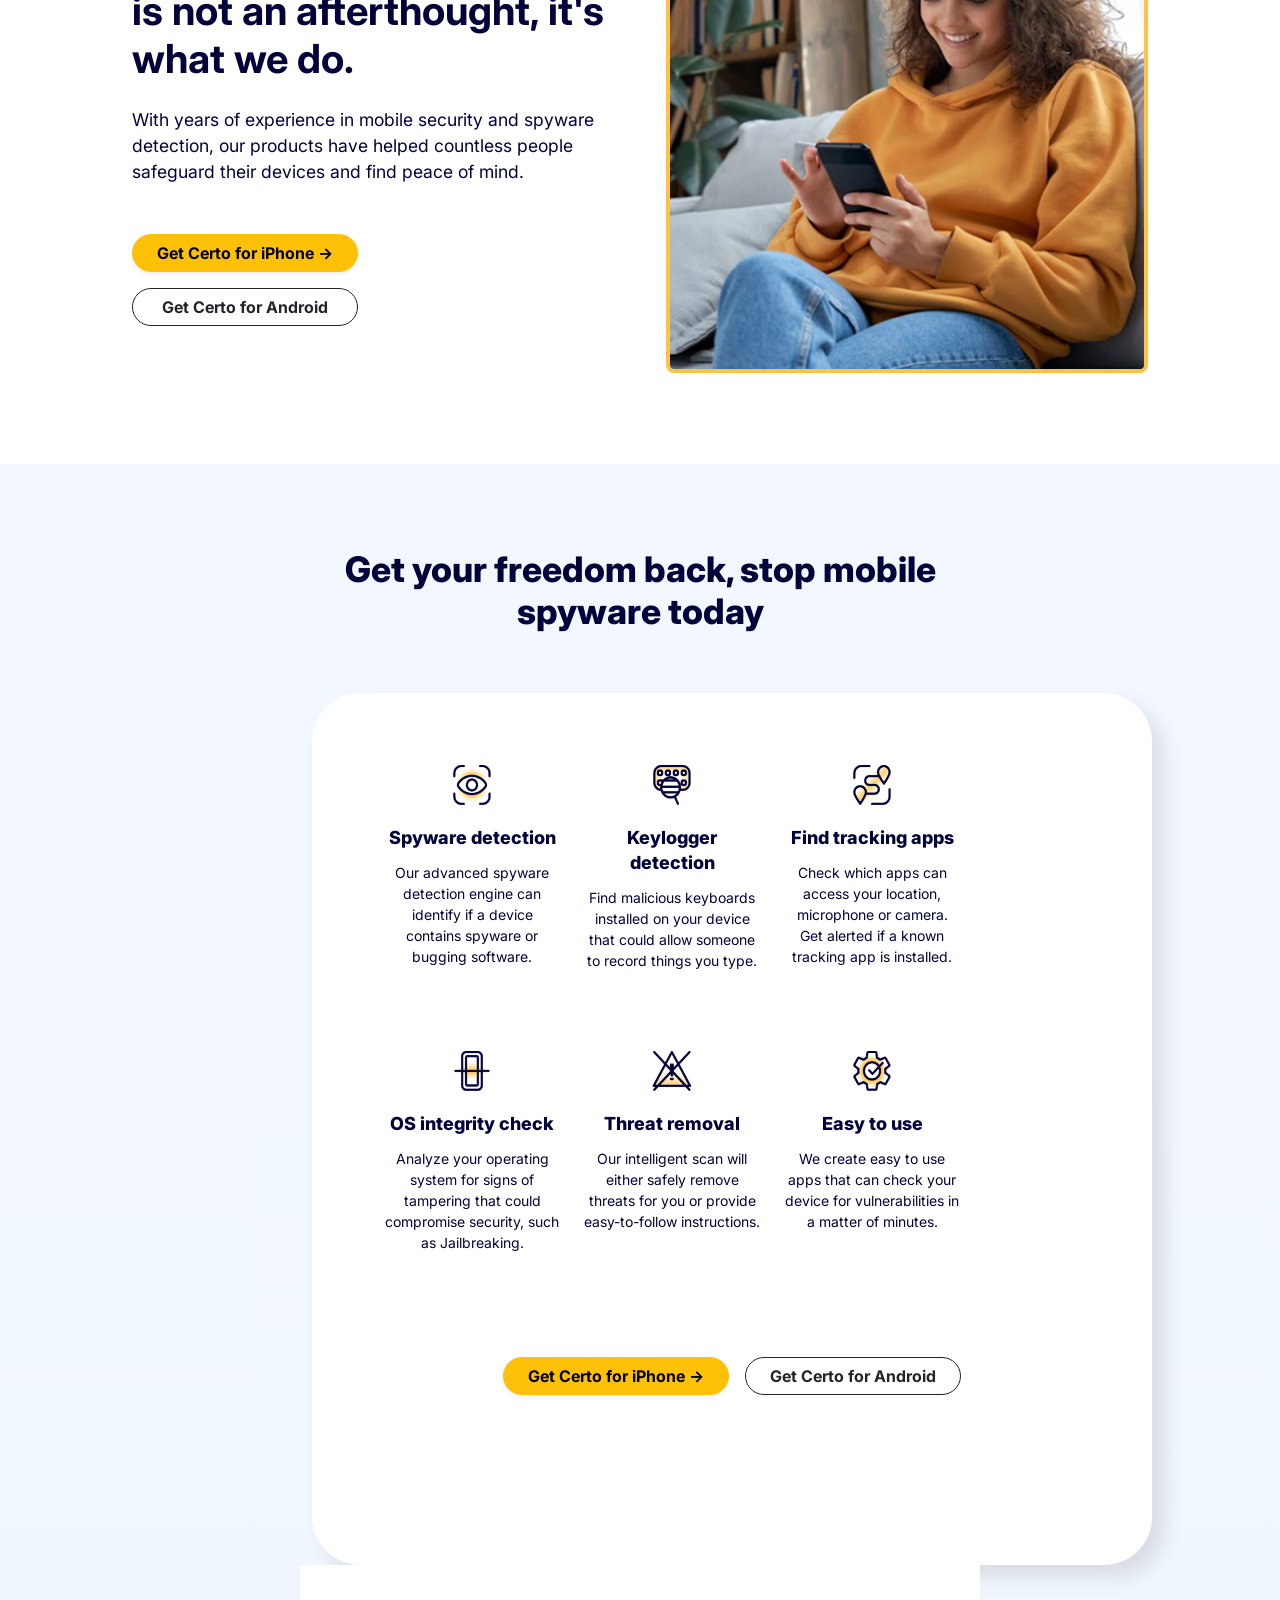
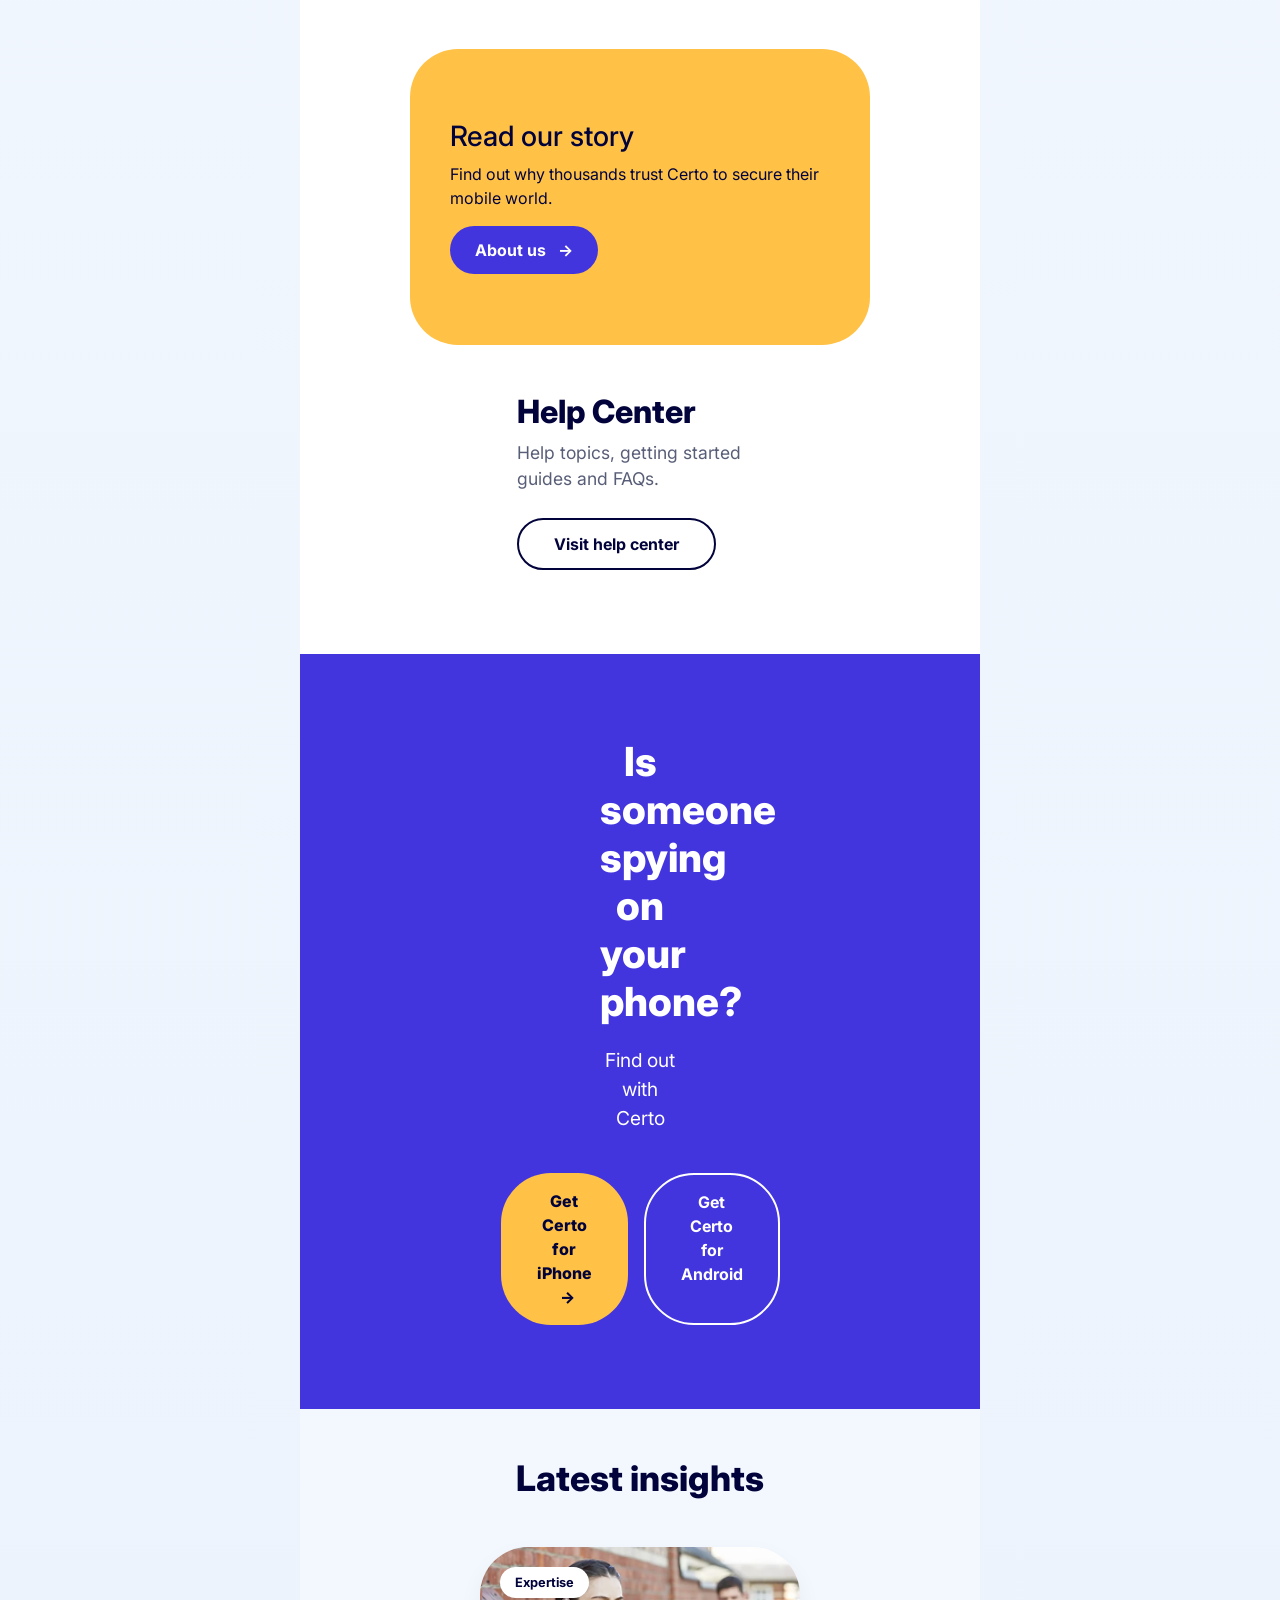
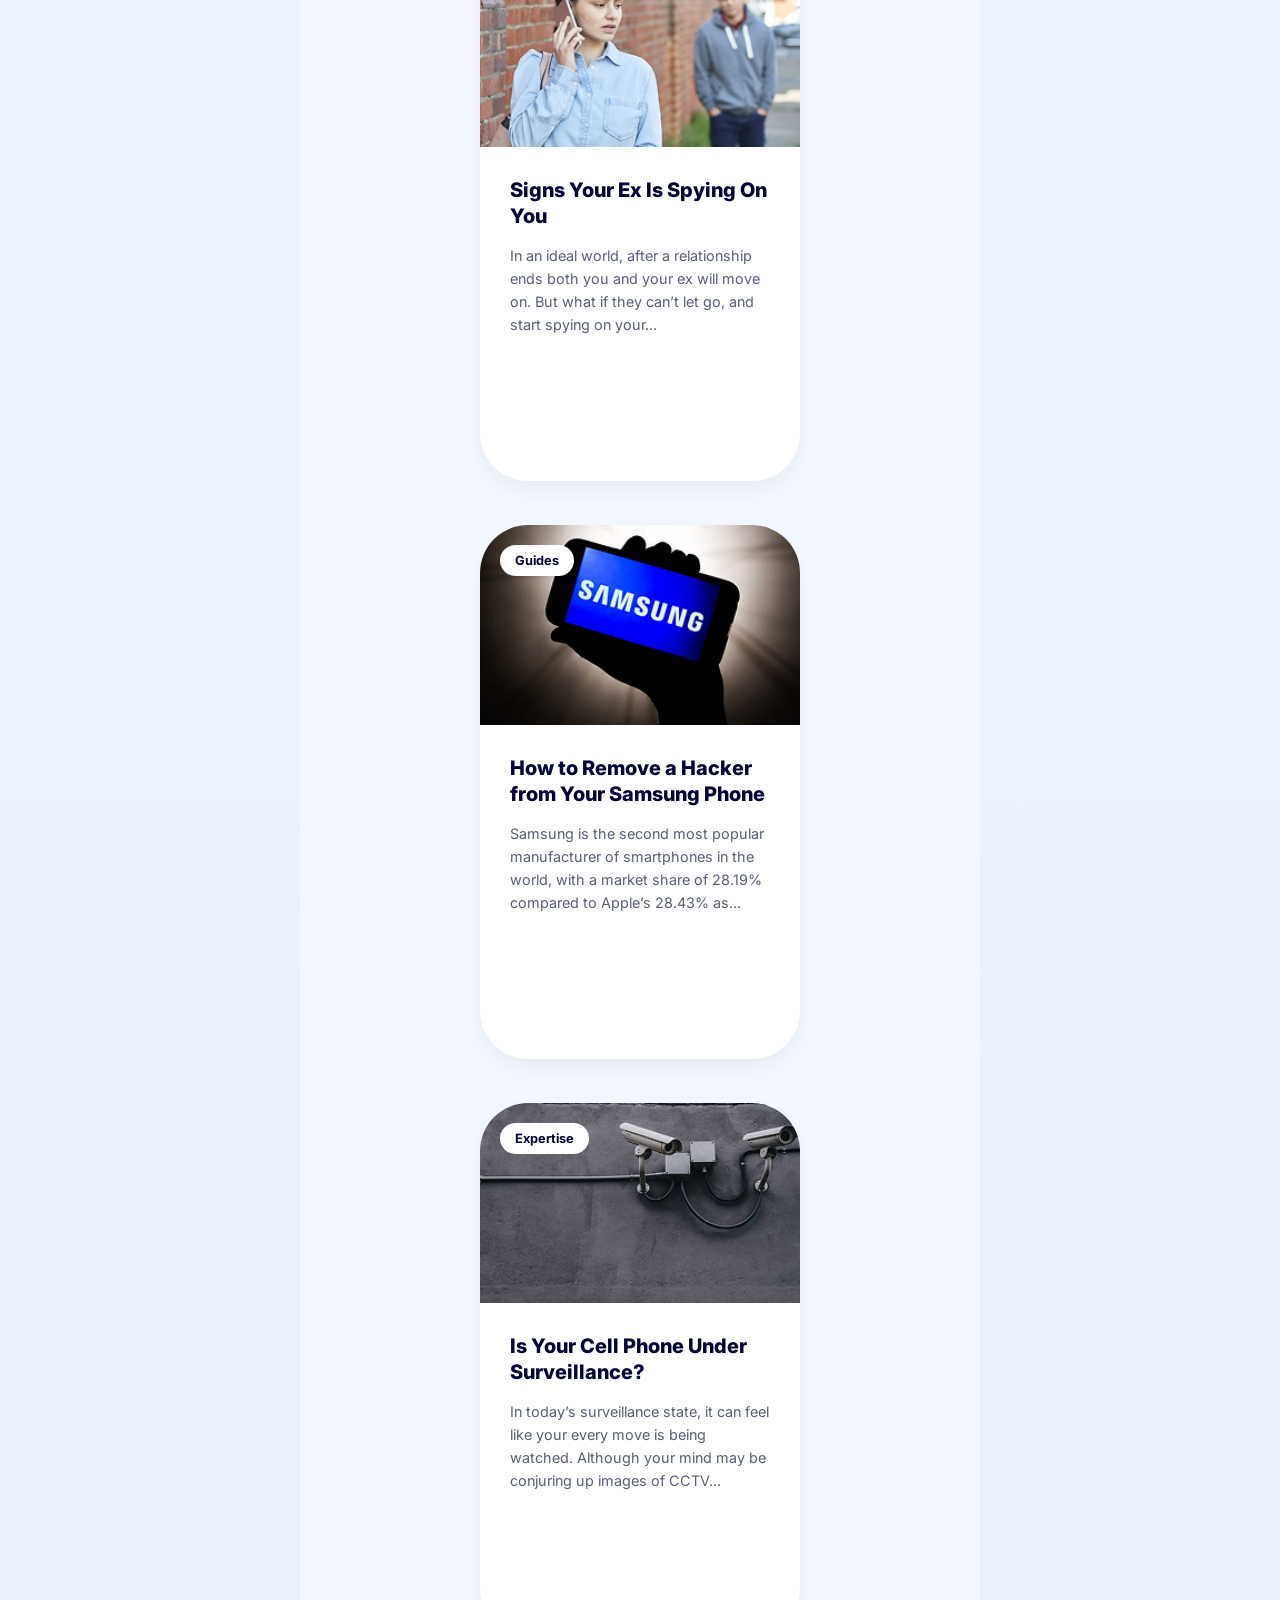
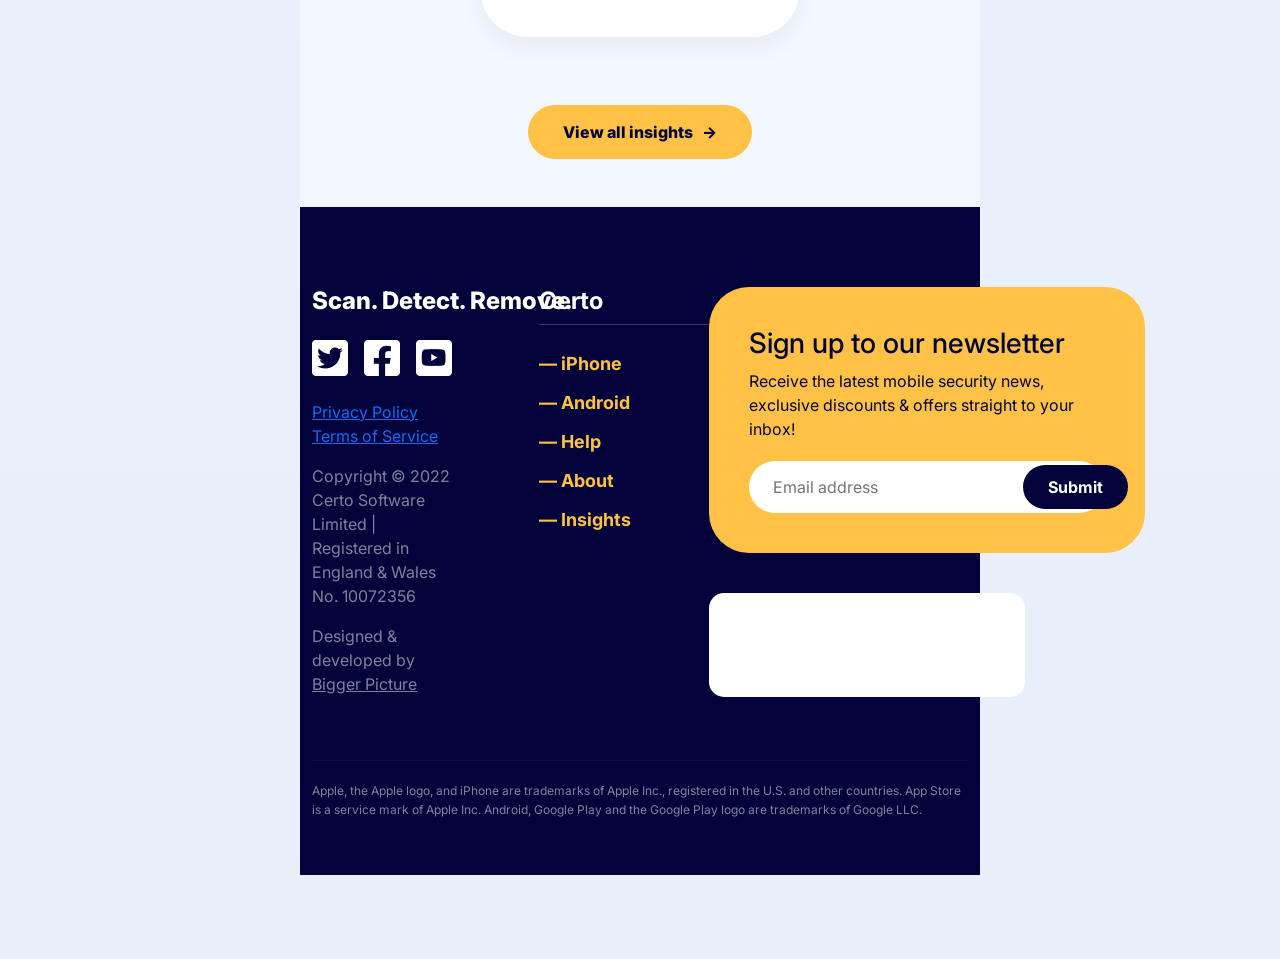
==== commit f980d189: "Add footer-section wrapper" ====
--- a/Certosoftwere/index.html
+++ b/Certosoftwere/index.html
@@ -212,6 +212,7 @@
             </div>
         </div>
     </div>
+
 <section class="story-help-section">
     <div class="container">
         <div class="row align-items-center justify-content-center g-5">
@@ -236,6 +237,123 @@
     </div>
 </section>
 
+<section class="blue-cta-section">
+    <h2 style="font-weight: 800; font-size: 2.5rem; margin-bottom: 20px;">Is someone spying on your phone?</h2>
+    <p style="font-size: 1.2rem; margin-bottom: 40px;">Find out with Certo</p>
+    <div class="d-flex justify-content-center gap-3">
+        <a href="#" class="btn btn-yellow" style="background-color: #FFC247; color: #02033B; font-weight: 800; border-radius: 50px; padding: 15px 35px; text-decoration: none;">Get Certo for iPhone &nbsp; &rarr;</a>
+        <a href="#" class="btn btn-outline-white" style="border: 2px solid #ffffff; color: #ffffff; font-weight: 700; border-radius: 50px; padding: 15px 35px; text-decoration: none;">Get Certo for Android</a>
+    </div>
+</section>
+
+<section class="insights-section py-5">
+    <div class="container">
+        <h2 class="section-title text-center mb-5">Latest insights</h2>
+        
+        <div class="row g-4 justify-content-center">
+            <div class="col-auto">
+                <div class="insight-card-fixed">
+                    <div class="card-img-wrapper">
+                        <img src="assets/images/latest-insights-218357.png" alt="Insight 1">
+                        <span class="badge-tag">Expertise</span>
+                    </div>
+                    <div class="card-content">
+                        <h3>Signs Your Ex Is Spying On You</h3>
+                        <p>In an ideal world, after a relationship ends both you and your ex will move on. But what if they can’t let go, and start spying on your...
+                    </div>
+                </div>
+            </div>
+
+            <div class="col-auto">
+                <div class="insight-card-fixed">
+                    <div class="card-img-wrapper">
+                        <img src="assets/images/latest-insights-218131.png" alt="Insight 2">
+                        <span class="badge-tag">Guides</span>
+                    </div>
+                    <div class="card-content">
+                        <h3>How to Remove a Hacker from Your Samsung Phone</h3>
+                        <p>Samsung is the second most popular manufacturer of smartphones in the world, with a market share of 28.19% compared to Apple’s 28.43% as...</p>
+                    </div>
+                </div>
+            </div>
+
+            <div class="col-auto">
+                <div class="insight-card-fixed">
+                    <div class="card-img-wrapper">
+                        <img src="assets/images/latest-insights-217525.png" alt="Insight 3">
+                        <span class="badge-tag">Expertise</span>
+                    </div>
+                    <div class="card-content">
+                        <h3>Is Your Cell Phone Under Surveillance?</h3>
+                        <p>In today’s surveillance state, it can feel like your every move is being watched. Although your mind may be conjuring up images of CCTV...</p>
+                    </div>
+                </div>
+            </div>
+        </div>
+
+        <div class="text-center mt-5">
+            <a href="#" class="btn-view-all">View all insights &nbsp; &rarr;</a>
+        </div>
+    </div>
+</section>
+           
+<footer class="footer-section">
+    <div class="container">
+        <div class="row gy-5">
+            <div class="col-lg-3">
+                <h2 class="footer-brand">Scan. Detect. Remove.</h2>
+                
+                <div class="social-icons d-flex gap-3 my-4">
+                    <a href="#"><img src="assets/images/Icon awesome-twitter-square.png" alt="Twitter"></a>
+                    <a href="#"><img src="assets/images/Icon awesome-facebook-square.png" alt="Facebook"></a>
+                    <a href="#"><img src="assets/images/Exclusion 8.png" alt="YouTube"></a>
+                </div>
+                
+                <div class="legal-links">
+                    <p><a href="#">Privacy Policy</a> &nbsp;&nbsp; <a href="#">Terms of Service</a></p>
+                    <p class="mt-3 opacity-50">Copyright ©️ 2022 Certo Software Limited | Registered in England & Wales No. 10072356</p>
+                    <p class="opacity-50">Designed & developed by <u>Bigger Picture</u></p>
+                </div>
+            </div>
+
+            <div class="col-lg-3 offset-lg-1">
+                <h3 class="footer-logo">Certo</h3>
+                <div class="footer-divider"></div>
+                <ul class="nav-links list-unstyled">
+                    <li>— iPhone</li>
+                    <li>— Android</li>
+                    <li>— Help</li>
+                    <li>— About</li>
+                    <li>— Insights</li>
+                </ul>
+            </div>
+
+            <div class="col-lg-5 text-end">
+                <div class="newsletter-box text-start d-inline-block">
+                    <h3>Sign up to our newsletter</h3>
+                    <p>Receive the latest mobile security news, exclusive discounts & offers straight to your inbox!</p>
+                    <div class="input-group-custom">
+                        <input type="email" placeholder="Email address">
+                        <button type="submit">Submit</button>
+                    </div>
+                </div>
+
+                <div class="white-placeholder-box"></div>
+            </div>
+        </div>
+
+        <div class="row mt-5">
+            <div class="col-12">
+                <p class="disclaimer-text">
+                    Apple, the Apple logo, and iPhone are trademarks of Apple Inc., registered in the U.S. and other countries. App Store is a service mark of Apple Inc. Android, Google Play and the Google Play logo are trademarks of Google LLC.
+                </p>
+            </div>
+        </div>
+    </div>
+</footer>
+        </main>
+
+
 
 <!-- Bootstrap JS -->
     <script src="https://cdn.jsdelivr.net/npm/bootstrap@5.3.0/dist/js/bootstrap.bundle.min.js"></script>
